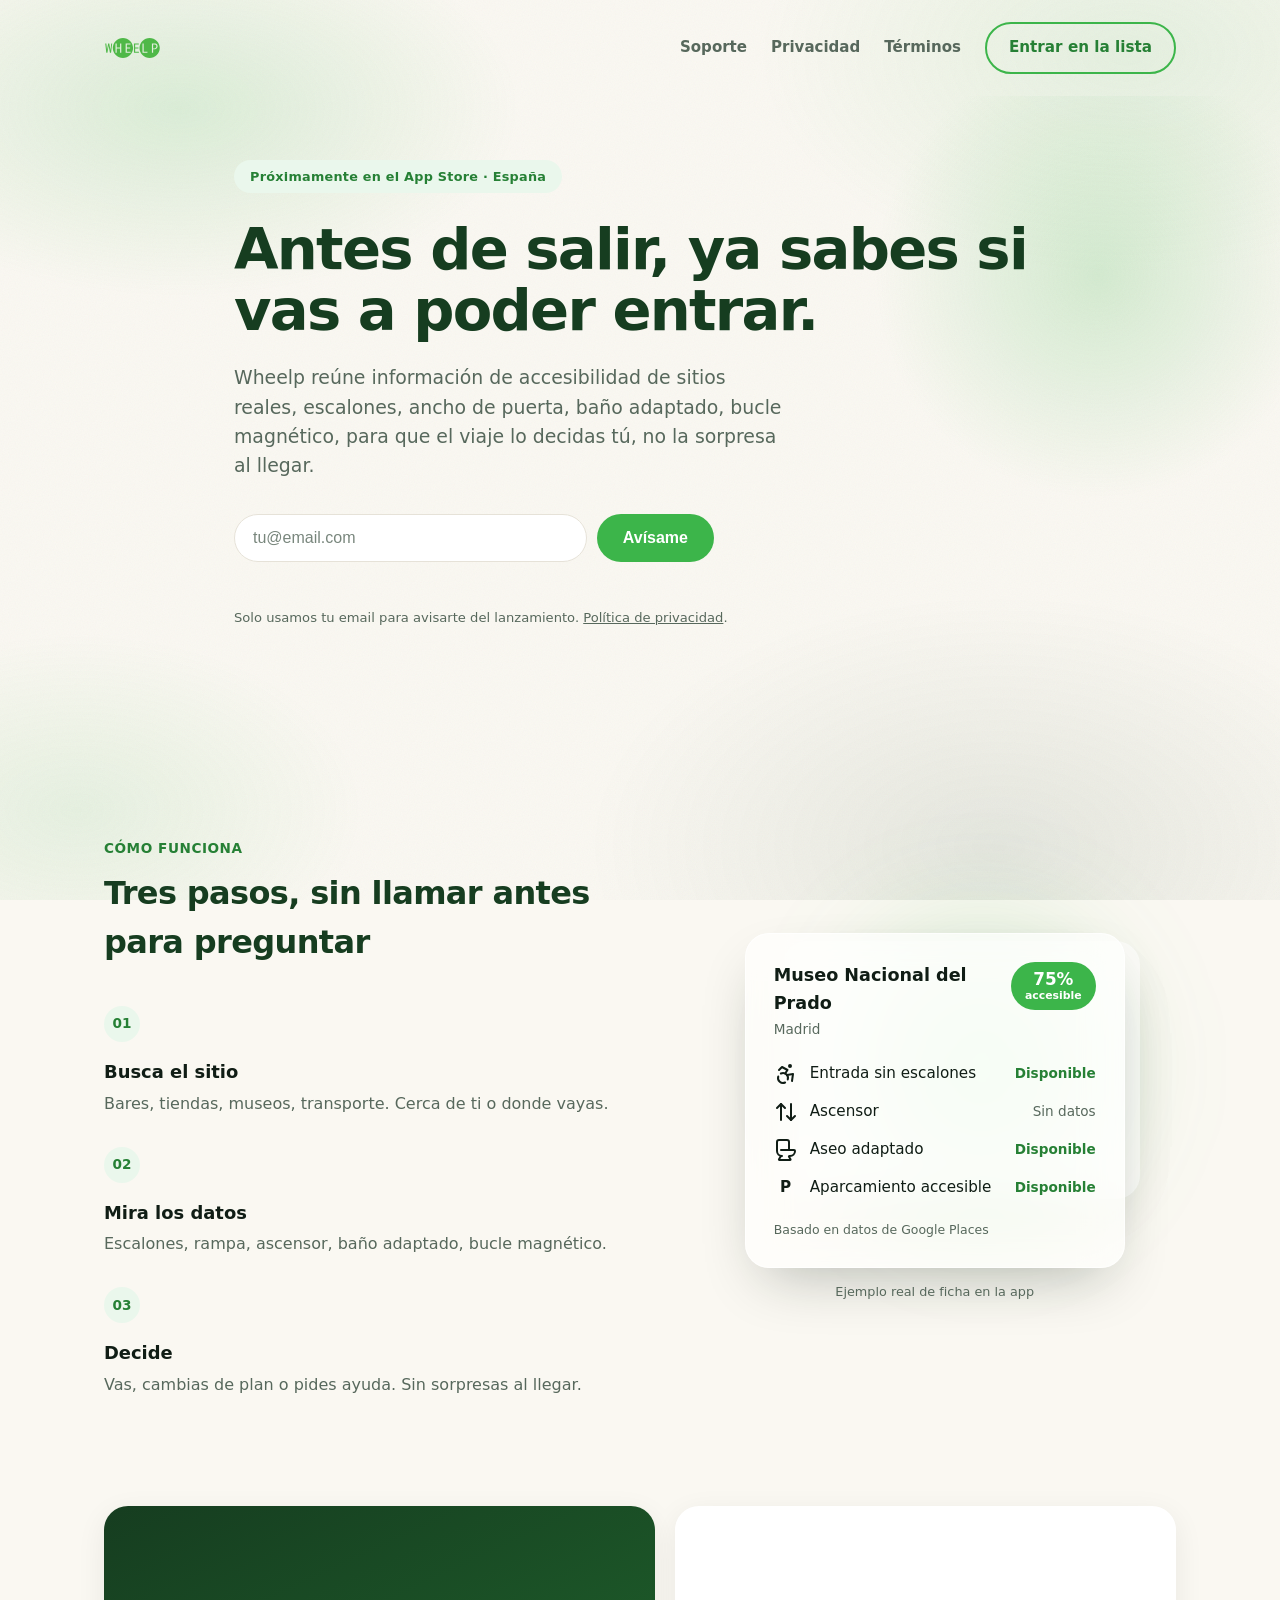
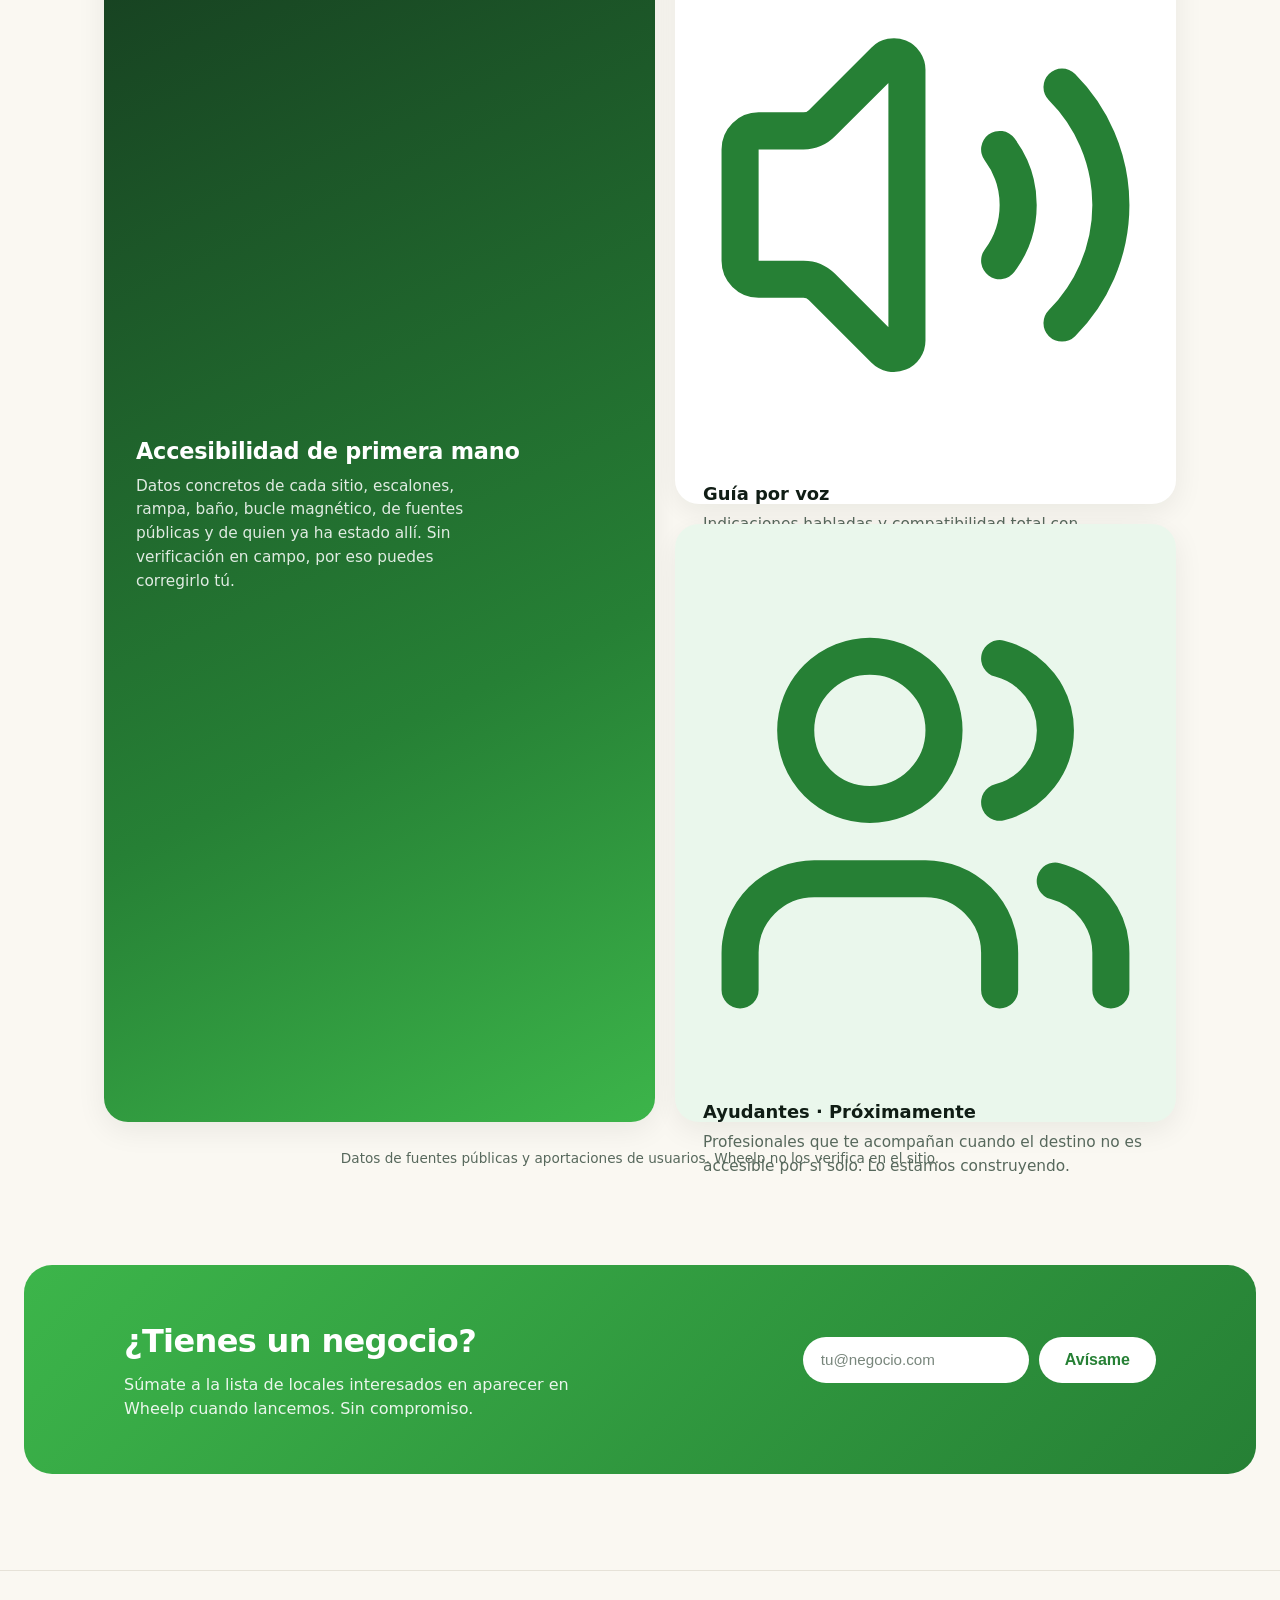
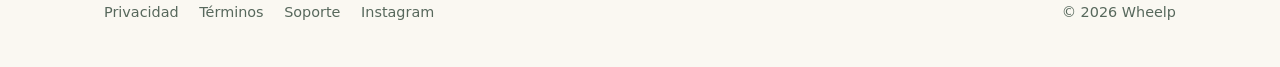
==== index.html @ 41232955 "Modo oscuro, bento con más variación visual, quitar pulso no motivado Tokens de texto/fondo remapead" ====
<!doctype html>
<html lang="es">
<head>
  <meta charset="utf-8">
  <meta name="viewport" content="width=device-width, initial-scale=1">
  <title>Wheelp - Antes de salir, ya sabes si vas a poder entrar</title>
  <meta name="description" content="Wheelp reúne información de accesibilidad de sitios reales para personas con discapacidad física, visual o auditiva. Próximamente en el App Store, en España.">
  <link rel="icon" href="img/favicon.png">
  <link rel="apple-touch-icon" href="img/apple-touch-icon.png">
  <link rel="stylesheet" href="css/style.css">
</head>
<body>
  <header class="site">
    <div class="wrap">
      <img class="logo" src="img/logo.svg" alt="Wheelp">
      <nav class="site">
        <a class="navlink" href="soporte.html">Soporte</a>
        <a class="navlink" href="privacidad.html">Privacidad</a>
        <a class="navlink" href="terminos.html">Términos</a>
        <a class="pill pill-outline" href="#waitlist">Entrar en la lista</a>
      </nav>
    </div>
  </header>

  <main>
    <section class="hero">
      <div class="wrap-narrow">
        <div class="hero-copy reveal" id="waitlist">
          <span class="badge">Próximamente en el App Store · España</span>
          <h1>Antes de salir, ya sabes si vas a poder entrar.</h1>
          <p class="lead">
            Wheelp reúne información de accesibilidad de sitios reales, escalones, ancho de puerta,
            baño adaptado, bucle magnético, para que el viaje lo decidas tú, no la sorpresa al llegar.
          </p>

          <form id="waitlist-form" class="waitlist" novalidate>
            <label for="email" class="visually-hidden">Correo electrónico</label>
            <input id="email" name="email" type="email" placeholder="tu@email.com" required
                   autocomplete="email" aria-describedby="waitlist-note">
            <button type="submit" class="pill">Avísame</button>
          </form>
          <p id="waitlist-note" class="form-note" role="status" aria-live="polite"></p>
          <p class="privacy-note">Solo usamos tu email para avisarte del lanzamiento. <a href="privacidad.html">Política de privacidad</a>.</p>
        </div>
      </div>
    </section>

    <section class="steps-section" id="como-funciona">
      <div class="wrap steps-layout">
        <div class="steps-copy reveal">
          <p class="kicker">Cómo funciona</p>
          <h2>Tres pasos, sin llamar antes para preguntar</h2>
          <div class="steps">
            <div class="step">
              <div class="num">01</div>
              <h3>Busca el sitio</h3>
              <p>Bares, tiendas, museos, transporte. Cerca de ti o donde vayas.</p>
            </div>
            <div class="step">
              <div class="num">02</div>
              <h3>Mira los datos</h3>
              <p>Escalones, rampa, ascensor, baño adaptado, bucle magnético.</p>
            </div>
            <div class="step">
              <div class="num">03</div>
              <h3>Decide</h3>
              <p>Vas, cambias de plan o pides ayuda. Sin sorpresas al llegar.</p>
            </div>
          </div>
        </div>
        <div class="steps-visual reveal">
          <figure class="hero-panel">
            <div class="ghost-card" aria-hidden="true"></div>
            <div class="card">
              <div class="card-head">
                <p class="place">Museo Nacional del Prado<span>Madrid</span></p>
                <span class="score-pill">75% <small>accesible</small></span>
              </div>
              <ul class="breakdown">
                <li>
                  <span class="item-icon" aria-hidden="true"><svg viewBox="0 0 24 24" fill="none" stroke="currentColor" stroke-width="2" stroke-linecap="round" stroke-linejoin="round"><circle cx="16" cy="4" r="1"/><path d="m18 19 1-7-6 1"/><path d="m5 8 3-3 5.5 3-2.36 3.5"/><path d="M4.24 14.5a5 5 0 0 0 6.88 6"/><path d="M13.76 17.5a5 5 0 0 0-6.88-6"/></svg></span>
                  <span class="item-label">Entrada sin escalones</span>
                  <span class="status ok">Disponible</span>
                </li>
                <li>
                  <span class="item-icon" aria-hidden="true"><svg viewBox="0 0 24 24" fill="none" stroke="currentColor" stroke-width="2" stroke-linecap="round" stroke-linejoin="round"><path d="m21 16-4 4-4-4"/><path d="M17 20V4"/><path d="m3 8 4-4 4 4"/><path d="M7 4v16"/></svg></span>
                  <span class="item-label">Ascensor</span>
                  <span class="status unknown">Sin datos</span>
                </li>
                <li>
                  <span class="item-icon" aria-hidden="true"><svg viewBox="0 0 24 24" fill="none" stroke="currentColor" stroke-width="2" stroke-linecap="round" stroke-linejoin="round"><path d="M7 12h13a1 1 0 0 1 1 1 5 5 0 0 1-5 5h-.598a.5.5 0 0 0-.424.765l1.544 2.47a.5.5 0 0 1-.424.765H5.402a.5.5 0 0 1-.424-.765L7 18"/><path d="M8 18a5 5 0 0 1-5-5V4a2 2 0 0 1 2-2h8a2 2 0 0 1 2 2v8"/></svg></span>
                  <span class="item-label">Aseo adaptado</span>
                  <span class="status ok">Disponible</span>
                </li>
                <li>
                  <span class="item-icon parking-p" aria-hidden="true">P</span>
                  <span class="item-label">Aparcamiento accesible</span>
                  <span class="status ok">Disponible</span>
                </li>
              </ul>
              <p class="card-source">Basado en datos de Google Places</p>
            </div>
            <figcaption>Ejemplo real de ficha en la app</figcaption>
          </figure>
        </div>
      </div>
    </section>

    <section class="features-section">
      <div class="wrap">
        <div class="features-grid reveal">
          <div class="feature feature-lg">
            <h3>Accesibilidad de primera mano</h3>
            <p>Datos concretos de cada sitio, escalones, rampa, baño, bucle magnético, de fuentes públicas y de quien ya ha estado allí. Sin verificación en campo, por eso puedes corregirlo tú.</p>
          </div>
          <div class="feature">
            <span class="feature-icon" aria-hidden="true"><svg viewBox="0 0 24 24" fill="none" stroke="currentColor" stroke-width="2" stroke-linecap="round" stroke-linejoin="round"><path d="M11 4.702a.705.705 0 0 0-1.203-.498L6.413 7.587A1.4 1.4 0 0 1 5.416 8H3a1 1 0 0 0-1 1v6a1 1 0 0 0 1 1h2.416a1.4 1.4 0 0 1 .997.413l3.383 3.384A.705.705 0 0 0 11 19.298z"/><path d="M16 9a5 5 0 0 1 0 6"/><path d="M19.364 18.364a9 9 0 0 0 0-12.728"/></svg></span>
            <h3>Guía por voz</h3>
            <p>Indicaciones habladas y compatibilidad total con VoiceOver, para usarla sin mirar la pantalla.</p>
          </div>
          <div class="feature feature-tint">
            <span class="feature-icon" aria-hidden="true"><svg viewBox="0 0 24 24" fill="none" stroke="currentColor" stroke-width="2" stroke-linecap="round" stroke-linejoin="round"><path d="M16 21v-2a4 4 0 0 0-4-4H6a4 4 0 0 0-4 4v2"/><circle cx="9" cy="7" r="4"/><path d="M22 21v-2a4 4 0 0 0-3-3.87"/><path d="M16 3.13a4 4 0 0 1 0 7.75"/></svg></span>
            <h3>Ayudantes · Próximamente</h3>
            <p>Profesionales que te acompañan cuando el destino no es accesible por sí solo. Lo estamos construyendo.</p>
          </div>
        </div>
        <p class="data-disclaimer">Datos de fuentes públicas y aportaciones de usuarios. Wheelp no los verifica en el sitio.</p>
      </div>
    </section>

    <section class="business-strip reveal" id="negocios">
      <div class="inner">
        <div>
          <h2>¿Tienes un negocio?</h2>
          <p>Súmate a la lista de locales interesados en aparecer en Wheelp cuando lancemos. Sin compromiso.</p>
        </div>
        <div>
          <form id="business-form" class="waitlist" novalidate>
            <label for="business-email" class="visually-hidden">Correo electrónico del negocio</label>
            <input id="business-email" name="email" type="email" placeholder="tu@negocio.com" required
                   autocomplete="email" aria-describedby="business-note">
            <button type="submit" class="pill pill-filled">Avísame</button>
          </form>
          <p id="business-note" class="form-note" role="status" aria-live="polite"></p>
        </div>
      </div>
    </section>
  </main>

  <footer class="site">
    <div class="wrap">
      <div>
        <a href="privacidad.html">Privacidad</a>
        <a href="terminos.html">Términos</a>
        <a href="soporte.html">Soporte</a>
        <a href="https://instagram.com/wheelp.app" target="_blank" rel="noopener">Instagram</a>
      </div>
      <div>&copy; <span id="year"></span> Wheelp</div>
    </div>
  </footer>

  <script>
    document.getElementById('year').textContent = new Date().getFullYear();

    const SUPABASE_URL = 'https://olkvvidnnurjzwlgsuic.supabase.co';
    const SUPABASE_KEY = 'sb_publishable_FfpFgHehdrBA0OO9DR1PpQ_jC1jTE0u';

    function wireWaitlistForm(formId, noteId, audience) {
      const form = document.getElementById(formId);
      const note = document.getElementById(noteId);
      const button = form.querySelector('button');
      const input = form.querySelector('input[type="email"]');

      form.addEventListener('submit', async (e) => {
        e.preventDefault();
        const email = input.value.trim();
        if (!email) return;

        button.disabled = true;
        note.textContent = 'Enviando…';
        note.className = 'form-note';

        try {
          const res = await fetch(`${SUPABASE_URL}/rest/v1/website_waitlist`, {
            method: 'POST',
            headers: {
              'Content-Type': 'application/json',
              'apikey': SUPABASE_KEY,
              'Authorization': `Bearer ${SUPABASE_KEY}`,
              'Prefer': 'return=minimal'
            },
            body: JSON.stringify({ email, audience })
          });

          if (res.ok) {
            note.textContent = '¡Listo! Te avisamos en cuanto salga.';
            note.className = 'form-note ok';
            form.reset();
          } else if (res.status === 409) {
            note.textContent = 'Ese email ya está en la lista.';
            note.className = 'form-note ok';
            form.reset();
          } else {
            throw new Error('request failed');
          }
        } catch (err) {
          note.textContent = 'Algo ha fallado. Prueba de nuevo en un momento.';
          note.className = 'form-note err';
        } finally {
          button.disabled = false;
        }
      });
    }

    wireWaitlistForm('waitlist-form', 'waitlist-note', 'user');
    wireWaitlistForm('business-form', 'business-note', 'business');

    if (!window.matchMedia('(prefers-reduced-motion: reduce)').matches && 'IntersectionObserver' in window) {
      const observer = new IntersectionObserver((entries) => {
        entries.forEach((entry) => {
          if (entry.isIntersecting) {
            entry.target.classList.add('in-view');
            observer.unobserve(entry.target);
          }
        });
      }, { threshold: 0.15 });
      document.querySelectorAll('.reveal').forEach((el) => {
        el.classList.add('pre-reveal');
        observer.observe(el);
      });
      // Safety net: never leave content hidden if the observer fails to fire for any reason.
      setTimeout(() => {
        document.querySelectorAll('.reveal').forEach((el) => el.classList.add('in-view'));
      }, 2500);
    }
  </script>
</body>
</html>
---- css/style.css ----
:root {
  --green: #3cb54a;
  --green-dark: #268035;
  --green-tint: #eaf7ec;
  --green-deep: #163d20;
  --paper: #faf8f2;
  --surface: #ffffff;
  --ink: #101d15;
  --ink-soft: #57685c;
  --line: #e6e2d8;
  --glass: rgba(255, 255, 255, 0.68);
  --blur: saturate(180%) blur(20px);
  --r-card: 24px;
  --r-pill: 999px;
  --shadow-soft: 0 20px 60px -24px rgba(16, 29, 21, 0.22);
  --error: #a3302a;
}

/* Dark mode: page-text tokens only. Fixed brand-gradient surfaces (business
   strip, feature-lg tile) stay hardcoded and are intentionally untouched here,
   since they're opaque colored surfaces with white text in both themes. */
@media (prefers-color-scheme: dark) {
  :root {
    --green-dark: #6bcf80;
    --green-tint: rgba(60, 181, 74, 0.16);
    --green-deep: #8fe6a1;
    --paper: #101a13;
    --surface: #1a251d;
    --ink: #eef4ef;
    --ink-soft: #9fb3a4;
    --line: #2a362c;
    --glass: rgba(20, 30, 24, 0.72);
    --shadow-soft: 0 20px 60px -24px rgba(0, 0, 0, 0.5);
    --error: #ff6b60;
  }
}

* { box-sizing: border-box; }
html { scroll-behavior: smooth; }

body {
  margin: 0;
  font-family: -apple-system, BlinkMacSystemFont, "SF Pro Text", "Segoe UI", system-ui, sans-serif;
  color: var(--ink);
  background: var(--paper);
  line-height: 1.55;
  -webkit-font-smoothing: antialiased;
  isolation: isolate;
}

/* Mesh background: layered brand-green glows, static, fixed behind all content */
body::before {
  content: "";
  position: fixed;
  inset: 0;
  z-index: -2;
  pointer-events: none;
  background:
    radial-gradient(38% 30% at 14% 12%, rgba(60, 181, 74, 0.16), transparent 70%),
    radial-gradient(40% 34% at 88% 6%, rgba(60, 181, 74, 0.11), transparent 72%),
    radial-gradient(46% 40% at 78% 94%, rgba(22, 61, 32, 0.09), transparent 70%),
    radial-gradient(32% 28% at 6% 90%, rgba(60, 181, 74, 0.10), transparent 70%);
}

/* Fine grain texture, static, for tactile depth over the flat paper tone */
body::after {
  content: "";
  position: fixed;
  inset: 0;
  z-index: -1;
  pointer-events: none;
  opacity: 0.05;
  background-image: url("data:image/svg+xml;utf8,<svg xmlns='http://www.w3.org/2000/svg' width='160' height='160'><filter id='n'><feTurbulence type='fractalNoise' baseFrequency='0.85' numOctaves='2' stitchTiles='stitch'/></filter><rect width='100%25' height='100%25' filter='url(%23n)'/></svg>");
  background-size: 160px 160px;
}

a { color: var(--green-dark); }
a:focus-visible, button:focus-visible, input:focus-visible {
  outline: 3px solid var(--green);
  outline-offset: 3px;
}

@media (prefers-reduced-motion: reduce) {
  html { scroll-behavior: auto; }
  * { animation-duration: 0.01ms !important; transition-duration: 0.01ms !important; }
}

.wrap {
  max-width: 1120px;
  margin: 0 auto;
  padding: 0 24px;
}
.wrap-narrow {
  max-width: 720px;
  margin: 0 auto;
  padding: 0 24px;
}

/* Scroll-reveal (progressive enhancement: visible by default, JS opts an element into the
   pre-hidden state right before observing it, so content stays visible if JS never runs) */
.reveal.pre-reveal {
  opacity: 0;
  transform: translateY(18px);
  transition: opacity 0.7s cubic-bezier(0.16, 1, 0.3, 1), transform 0.7s cubic-bezier(0.16, 1, 0.3, 1);
}
.reveal.pre-reveal.in-view { opacity: 1; transform: none; }
@media (prefers-reduced-motion: reduce) {
  .reveal.pre-reveal { opacity: 1; transform: none; transition: none; }
}

/* Nav */
header.site {
  padding: 22px 0;
  position: relative;
  z-index: 10;
}
header.site .wrap {
  display: flex;
  align-items: center;
  justify-content: space-between;
  gap: 16px;
  flex-wrap: wrap;
}
header.site img.logo { height: 40px; width: auto; display: block; }
nav.site {
  display: flex;
  align-items: center;
  flex-wrap: wrap;
  gap: 14px 24px;
}
nav.site a.navlink {
  text-decoration: none;
  color: var(--ink-soft);
  font-size: 0.94rem;
  font-weight: 550;
}
nav.site a.navlink:hover { color: var(--green-dark); }

/* Pills */
.pill {
  display: inline-flex;
  align-items: center;
  justify-content: center;
  border-radius: var(--r-pill);
  font-weight: 650;
  font-size: 0.95rem;
  padding: 12px 22px;
  text-decoration: none;
  white-space: nowrap;
  border: 2px solid transparent;
  cursor: pointer;
  transition: transform 0.15s ease, background 0.15s ease, opacity 0.15s ease;
}
.pill:hover { transform: translateY(-1px); }
.pill:active { transform: scale(0.97); }
.pill-filled { background: var(--green); color: white; }
.pill-filled:hover { background: var(--green-dark); }
.pill-outline { background: transparent; color: var(--green-dark); border-color: var(--green); }
.pill-outline:hover { background: var(--green-tint); }

/* Hero */
.hero {
  position: relative;
  overflow: hidden;
  padding: 64px 0 108px;
}
.hero::before {
  content: "";
  position: absolute;
  inset: -20% -10% auto auto;
  width: 620px;
  height: 620px;
  border-radius: 50%;
  background: radial-gradient(closest-side, rgba(60, 181, 74, 0.20), transparent 72%);
  pointer-events: none;
}
.hero .wrap-narrow { position: relative; max-width: 860px; }

.badge {
  display: inline-block;
  font-size: 0.8rem;
  font-weight: 650;
  letter-spacing: 0.02em;
  color: var(--green-dark);
  background: var(--green-tint);
  border-radius: var(--r-pill);
  padding: 7px 16px;
  margin-bottom: 26px;
}

h1 {
  font-size: clamp(2.5rem, 5.4vw, 3.6rem);
  font-weight: 800;
  line-height: 1.06;
  letter-spacing: -0.03em;
  color: var(--green-deep);
  margin: 0 0 22px;
}

.lead {
  font-size: 1.18rem;
  color: var(--ink-soft);
  max-width: 46ch;
  margin: 0 0 34px;
}

h2 { font-size: clamp(1.6rem, 3vw, 2rem); font-weight: 750; letter-spacing: -0.02em; color: var(--green-deep); margin: 0 0 10px; }
h3 { font-size: 1.12rem; font-weight: 700; margin: 0 0 6px; }

.waitlist {
  display: flex;
  gap: 10px;
  flex-wrap: wrap;
  max-width: 480px;
}
.waitlist input[type="email"] {
  flex: 1 1 240px;
  padding: 14px 18px;
  border: 1px solid var(--line);
  border-radius: var(--r-pill);
  font-size: 1rem;
  background: var(--surface);
  color: var(--ink);
}
.waitlist input[type="email"]::placeholder { color: var(--ink-soft); opacity: 0.8; }
.waitlist button {
  padding: 14px 26px;
  border: none;
  border-radius: var(--r-pill);
  background: var(--green);
  color: white;
  font-size: 1rem;
  font-weight: 650;
  cursor: pointer;
}
.waitlist button:hover { background: #268035; }
.waitlist button:disabled { opacity: 0.6; cursor: default; }

.form-note {
  margin-top: 12px;
  font-size: 0.88rem;
  color: var(--ink-soft);
  min-height: 1.4em;
}
.form-note.ok { color: var(--green-dark); font-weight: 650; }
.form-note.err { color: var(--error); font-weight: 650; }
.privacy-note { font-size: 0.82rem; color: var(--ink-soft); margin-top: 10px; }
.privacy-note a { color: var(--ink-soft); text-decoration: underline; }

.steps-visual { position: relative; display: flex; justify-content: center; }

.hero-panel { position: relative; margin: 0; width: 100%; max-width: 380px; }
.hero-panel::before {
  content: "";
  position: absolute;
  inset: -18% -12%;
  z-index: 0;
  background: radial-gradient(60% 60% at 60% 40%, rgba(60, 181, 74, 0.26), transparent 70%);
  filter: blur(40px);
}
.ghost-card {
  position: absolute;
  z-index: 1;
  inset: 8% -4% auto 10%;
  height: 70%;
  border-radius: var(--r-card);
  background: var(--surface);
  opacity: 0.55;
  box-shadow: var(--shadow-soft);
  transform: translateY(-22px);
}
.hero-panel .card {
  position: relative;
  z-index: 2;
  border-radius: var(--r-card);
  padding: 28px;
  background: var(--glass);
  backdrop-filter: var(--blur);
  -webkit-backdrop-filter: var(--blur);
  border: 1px solid rgba(255, 255, 255, 0.7);
  box-shadow: 0 24px 60px -20px rgba(16, 29, 21, 0.3);
}
.card-head { display: flex; align-items: flex-start; justify-content: space-between; gap: 14px; margin-bottom: 22px; }
.place { font-weight: 650; font-size: 1.1rem; color: var(--ink); margin: 0; }
.place span { display: block; font-weight: 450; font-size: 0.85rem; color: var(--ink-soft); margin-top: 2px; }

.score-pill {
  flex: 0 0 auto;
  display: inline-flex;
  flex-direction: column;
  align-items: center;
  line-height: 1.15;
  background: var(--green);
  color: white;
  font-size: 1.05rem;
  font-weight: 700;
  border-radius: var(--r-card);
  padding: 8px 14px;
}
.score-pill small { font-size: 0.68rem; font-weight: 650; text-transform: none; }

.breakdown { list-style: none; margin: 0; padding: 0; display: grid; gap: 14px; }
.breakdown li { display: flex; align-items: center; gap: 12px; font-size: 0.95rem; color: var(--ink); }
.item-icon {
  flex: 0 0 24px;
  width: 24px;
  height: 24px;
  color: var(--ink);
}
.item-icon svg { width: 100%; height: 100%; }
.item-icon.parking-p {
  display: grid;
  place-items: center;
  font-weight: 700;
  font-size: 0.95rem;
}
.item-label { flex: 1 1 auto; }
.status { flex: 0 0 auto; font-size: 0.85rem; font-weight: 650; }
.status.ok { color: var(--green-dark); }
.status.unknown { color: var(--ink-soft); font-weight: 500; }

.card-source { margin: 20px 0 0; font-size: 0.78rem; color: var(--ink-soft); }

.hero-panel figcaption { position: relative; z-index: 2; text-align: center; margin-top: 14px; font-size: 0.8rem; color: var(--ink-soft); }

.visually-hidden {
  position: absolute;
  width: 1px; height: 1px;
  overflow: hidden;
  clip: rect(0 0 0 0);
  white-space: nowrap;
}

/* Steps */
.steps-section { padding: 88px 0; }
.steps-section .kicker {
  color: var(--green-dark);
  font-weight: 700;
  font-size: 0.85rem;
  letter-spacing: 0.04em;
  text-transform: uppercase;
  margin: 0 0 10px;
}
.steps-layout {
  display: grid;
  grid-template-columns: 1fr;
  gap: 44px;
  align-items: center;
}
@media (min-width: 860px) {
  .steps-layout { grid-template-columns: 1.05fr 0.95fr; gap: 56px; }
}

.steps {
  display: grid;
  grid-template-columns: 1fr;
  gap: 30px;
  margin-top: 38px;
}
.step .num {
  font-size: 0.85rem;
  font-weight: 700;
  color: var(--green-dark);
  background: var(--green-tint);
  border-radius: var(--r-pill);
  width: 36px; height: 36px;
  display: flex; align-items: center; justify-content: center;
  margin-bottom: 16px;
}
.step p { color: var(--ink-soft); margin: 0; }

/* Feature bento */
.features-section { padding: 20px 0 96px; }
.features-grid {
  display: grid;
  grid-template-columns: 1fr;
  gap: 20px;
}
@media (min-width: 760px) {
  .features-grid {
    grid-template-columns: 1.1fr 1fr;
    grid-template-rows: repeat(2, auto);
  }
  .feature-lg { grid-row: span 2; }
}
.feature {
  border-radius: var(--r-card);
  padding: 32px 28px;
  background: var(--surface);
  box-shadow: 0 8px 30px rgba(16, 29, 21, 0.07);
}
.feature p { color: var(--ink-soft); margin: 0; font-size: 0.96rem; }
.feature-icon {
  width: 26px;
  height: 26px;
  color: var(--green-dark);
  margin-bottom: 14px;
}
.feature-icon svg { width: 100%; height: 100%; }
.feature-tint {
  background: var(--green-tint);
}
.feature-tint .feature-icon { color: var(--green-dark); }
/* Fixed brand surface: always this dark-green gradient with white text, in both themes */
.feature-lg {
  background: linear-gradient(155deg, #163d20, #268035 65%, #3cb54a);
  color: white;
  display: flex;
  flex-direction: column;
  justify-content: center;
  padding: 40px 32px;
}
.feature-lg h3 { color: white; font-size: 1.4rem; letter-spacing: -0.01em; }
.feature-lg p { color: rgba(255, 255, 255, 0.86); max-width: 34ch; }
.data-disclaimer { margin: 26px 0 0; font-size: 0.85rem; color: var(--ink-soft); text-align: center; }

/* Business strip: fixed brand surface, same reasoning as .feature-lg above */
.business-strip {
  margin: 0 24px 96px;
  border-radius: 28px;
  background: linear-gradient(135deg, #3cb54a, #268035);
  color: white;
  padding: 52px 40px;
}
.business-strip .inner {
  max-width: 1032px;
  margin: 0 auto;
  display: flex;
  align-items: center;
  justify-content: space-between;
  gap: 32px;
  flex-wrap: wrap;
}
.business-strip h2 { color: white; margin-bottom: 6px; }
.business-strip p { color: rgba(255, 255, 255, 0.9); margin: 0; max-width: 46ch; }
.business-strip form { display: flex; gap: 10px; flex-wrap: wrap; max-width: 420px; }
.business-strip input[type="email"] {
  flex: 1 1 200px;
  padding: 13px 18px;
  border: none;
  border-radius: var(--r-pill);
  font-size: 0.95rem;
}
.business-strip .pill-filled { background: white; color: #268035; }
.business-strip .pill-filled:hover { background: #f3f7f1; }
.business-strip .form-note { color: rgba(255, 255, 255, 0.88); }
.business-strip .form-note.ok { color: white; }

/* Footer */
footer.site {
  border-top: 1px solid var(--line);
  padding: 30px 0 44px;
  color: var(--ink-soft);
  font-size: 0.9rem;
}
footer.site .wrap {
  display: flex;
  justify-content: space-between;
  flex-wrap: wrap;
  gap: 12px;
}
footer.site a { color: var(--ink-soft); margin-right: 16px; text-decoration: none; }
footer.site a:hover { color: var(--green-dark); }

.legal h2 { margin-top: 42px; font-size: 1.3rem; color: var(--green-deep); }
.legal p, .legal li { color: var(--ink); }
.legal .updated { color: var(--ink-soft); font-size: 0.9rem; margin-bottom: 32px; }
main.legal-main { padding: 58px 0 40px; }
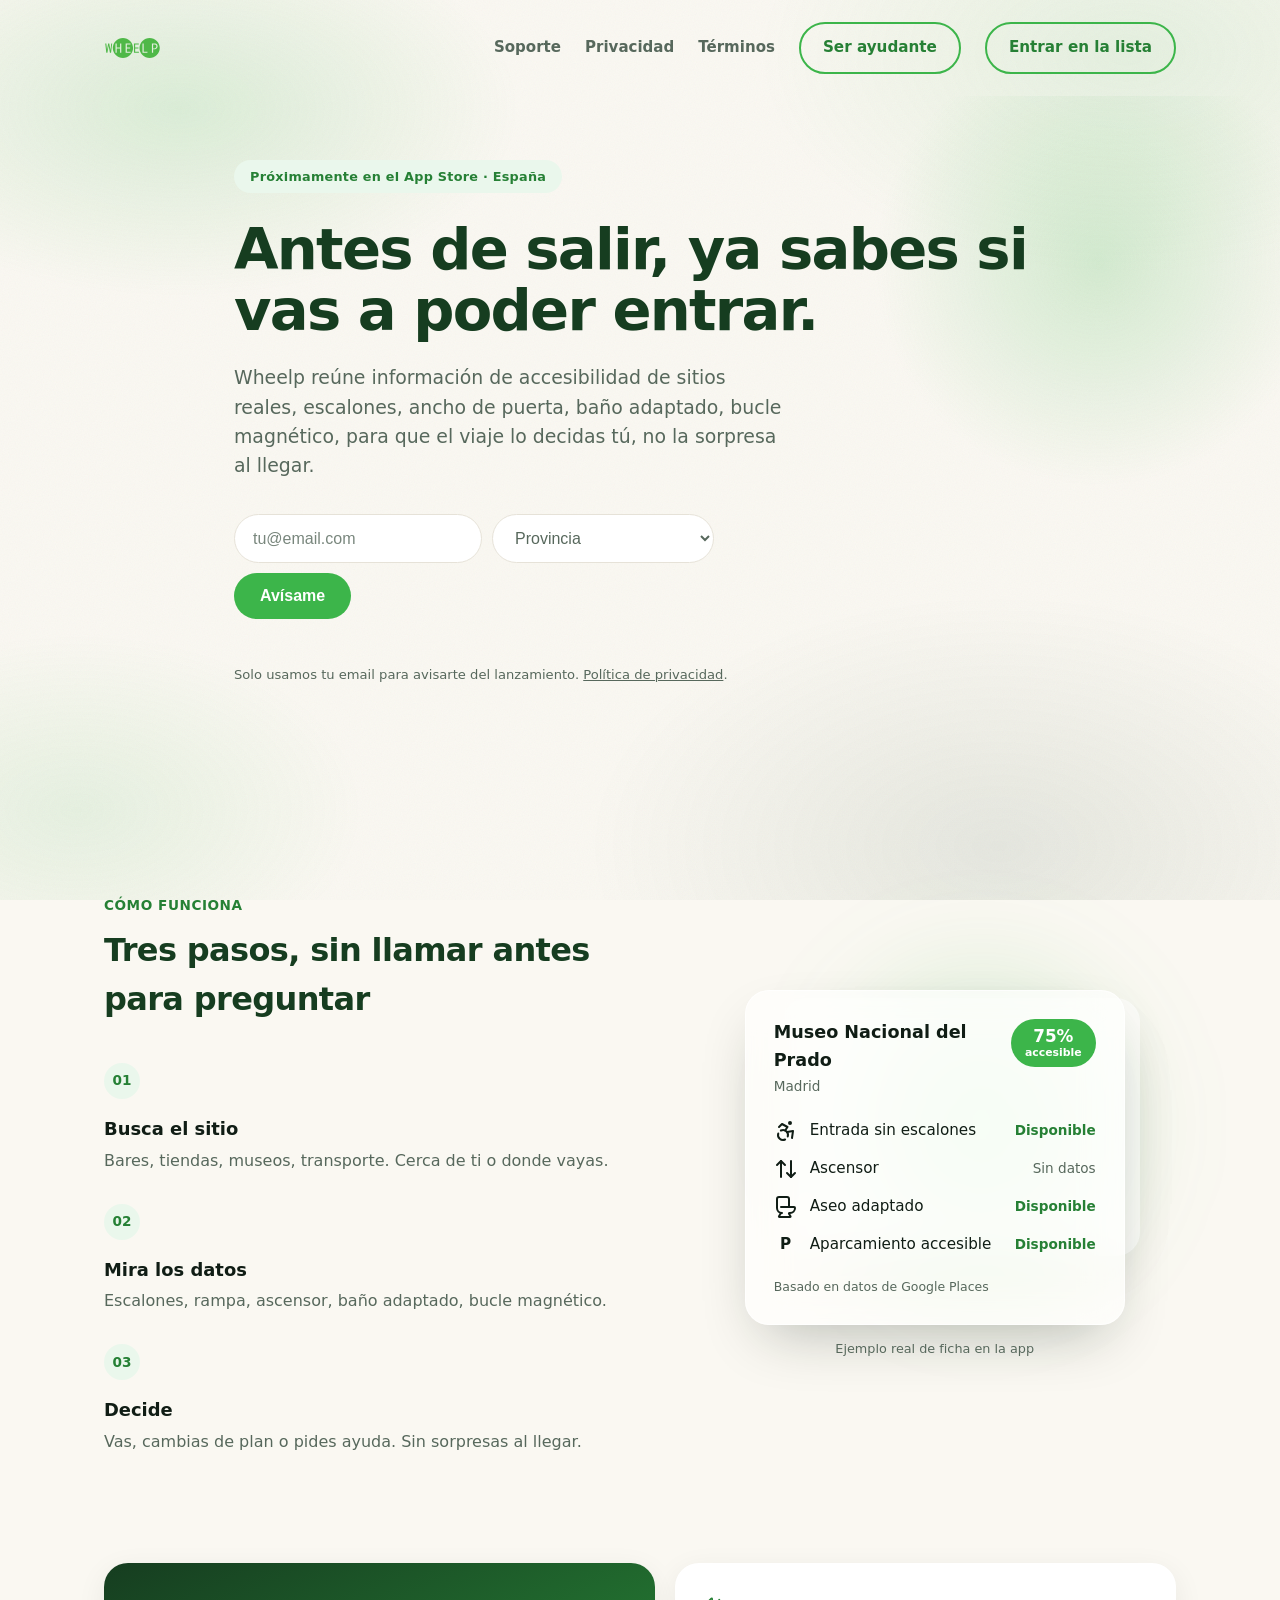
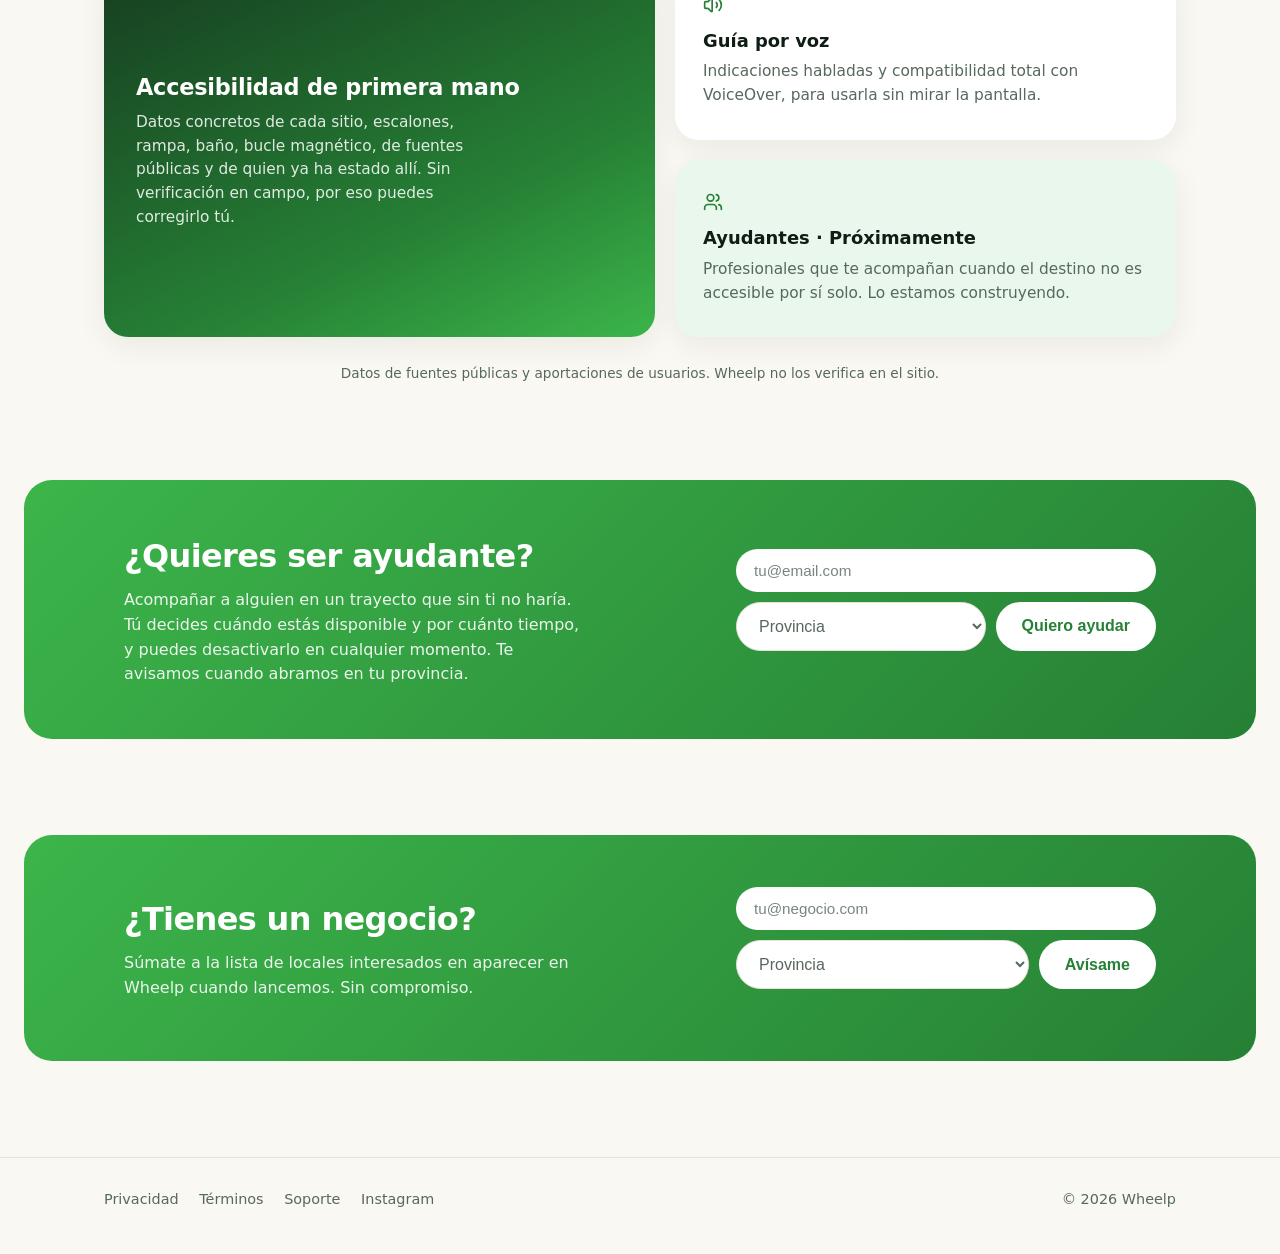
==== commit e3bd7514: "Lista de espera: apuntarse como ayudante, y provincia Faltaba lo primero que hace falta para lanzar." ====
--- a/index.html
+++ b/index.html
@@ -17,6 +17,7 @@
         <a class="navlink" href="soporte.html">Soporte</a>
         <a class="navlink" href="privacidad.html">Privacidad</a>
         <a class="navlink" href="terminos.html">Términos</a>
+        <a class="pill pill-outline" href="#ayudantes">Ser ayudante</a>
         <a class="pill pill-outline" href="#waitlist">Entrar en la lista</a>
       </nav>
     </div>
@@ -37,6 +38,9 @@
             <label for="email" class="visually-hidden">Correo electrónico</label>
             <input id="email" name="email" type="email" placeholder="tu@email.com" required
                    autocomplete="email" aria-describedby="waitlist-note">
+            <label for="provincia" class="visually-hidden">Provincia</label>
+            <select id="provincia" name="province" class="provincia" required
+                    aria-describedby="waitlist-note"></select>
             <button type="submit" class="pill">Avísame</button>
           </form>
           <p id="waitlist-note" class="form-note" role="status" aria-live="polite"></p>
@@ -128,6 +132,31 @@
       </div>
     </section>
 
+    <section class="business-strip reveal" id="ayudantes">
+      <div class="inner">
+        <div>
+          <h2>¿Quieres ser ayudante?</h2>
+          <p>
+            Acompañar a alguien en un trayecto que sin ti no haría. Tú decides
+            cuándo estás disponible y por cuánto tiempo, y puedes desactivarlo en
+            cualquier momento. Te avisamos cuando abramos en tu provincia.
+          </p>
+        </div>
+        <div>
+          <form id="helper-form" class="waitlist" novalidate>
+            <label for="helper-email" class="visually-hidden">Tu correo electrónico</label>
+            <input id="helper-email" name="email" type="email" placeholder="tu@email.com" required
+                   autocomplete="email" aria-describedby="helper-note">
+            <label for="helper-provincia" class="visually-hidden">Tu provincia</label>
+            <select id="helper-provincia" name="province" class="provincia" required
+                    aria-describedby="helper-note"></select>
+            <button type="submit" class="pill pill-filled">Quiero ayudar</button>
+          </form>
+          <p id="helper-note" class="form-note" role="status" aria-live="polite"></p>
+        </div>
+      </div>
+    </section>
+
     <section class="business-strip reveal" id="negocios">
       <div class="inner">
         <div>
@@ -139,6 +168,9 @@
             <label for="business-email" class="visually-hidden">Correo electrónico del negocio</label>
             <input id="business-email" name="email" type="email" placeholder="tu@negocio.com" required
                    autocomplete="email" aria-describedby="business-note">
+            <label for="business-provincia" class="visually-hidden">Provincia del negocio</label>
+            <select id="business-provincia" name="province" class="provincia" required
+                    aria-describedby="business-note"></select>
             <button type="submit" class="pill pill-filled">Avísame</button>
           </form>
           <p id="business-note" class="form-note" role="status" aria-live="polite"></p>
@@ -165,6 +197,27 @@
     const SUPABASE_URL = 'https://olkvvidnnurjzwlgsuic.supabase.co';
     const SUPABASE_KEY = 'sb_publishable_FfpFgHehdrBA0OO9DR1PpQ_jC1jTE0u';
 
+    // Las 52 provincias, en una sola lista. Se rellenan por JS porque el
+    // formulario ya depende de JS para enviarse: duplicar 52 opciones en tres
+    // sitios del HTML es la vía rápida a que se desincronicen.
+    const PROVINCIAS = [
+      'A Coruña','Álava','Albacete','Alicante','Almería','Asturias','Ávila','Badajoz',
+      'Baleares','Barcelona','Burgos','Cáceres','Cádiz','Cantabria','Castellón','Ceuta',
+      'Ciudad Real','Córdoba','Cuenca','Girona','Granada','Guadalajara','Guipúzcoa','Huelva',
+      'Huesca','Jaén','La Rioja','Las Palmas','León','Lleida','Lugo','Madrid','Málaga',
+      'Melilla','Murcia','Navarra','Ourense','Palencia','Pontevedra','Salamanca',
+      'Santa Cruz de Tenerife','Segovia','Sevilla','Soria','Tarragona','Teruel','Toledo',
+      'Valencia','Valladolid','Vizcaya','Zamora','Zaragoza'
+    ];
+
+    document.querySelectorAll('select.provincia').forEach((select) => {
+      const vacia = new Option('Provincia', '');
+      vacia.disabled = true;
+      vacia.selected = true;
+      select.add(vacia);
+      PROVINCIAS.forEach((nombre) => select.add(new Option(nombre, nombre)));
+    });
+
     function wireWaitlistForm(formId, noteId, audience) {
       const form = document.getElementById(formId);
       const note = document.getElementById(noteId);
@@ -174,7 +227,13 @@
       form.addEventListener('submit', async (e) => {
         e.preventDefault();
         const email = input.value.trim();
+        const province = form.querySelector('select.provincia')?.value || null;
         if (!email) return;
+        if (!province) {
+          note.textContent = 'Elige tu provincia: solo abrimos donde haya ayudantes cerca.';
+          note.className = 'form-note err';
+          return;
+        }
 
         button.disabled = true;
         note.textContent = 'Enviando…';
@@ -189,7 +248,7 @@
               'Authorization': `Bearer ${SUPABASE_KEY}`,
               'Prefer': 'return=minimal'
             },
-            body: JSON.stringify({ email, audience })
+            body: JSON.stringify({ email, audience, province })
           });
 
           if (res.ok) {
@@ -213,6 +272,7 @@
     }
 
     wireWaitlistForm('waitlist-form', 'waitlist-note', 'user');
+    wireWaitlistForm('helper-form', 'helper-note', 'helper');
     wireWaitlistForm('business-form', 'business-note', 'business');
 
     if (!window.matchMedia('(prefers-reduced-motion: reduce)').matches && 'IntersectionObserver' in window) {
--- a/css/style.css
+++ b/css/style.css
@@ -223,6 +223,20 @@
   color: var(--ink);
 }
 .waitlist input[type="email"]::placeholder { color: var(--ink-soft); opacity: 0.8; }
+.waitlist select.provincia {
+  flex: 1 1 150px;
+  padding: 14px 18px;
+  border: 1px solid var(--line);
+  border-radius: var(--r-pill);
+  font-size: 1rem;
+  background: var(--surface);
+  color: var(--ink);
+  cursor: pointer;
+}
+/* La opción "Provincia" es un marcador, no un valor: se distingue del texto
+   real para que no parezca ya elegida. */
+.waitlist select.provincia:invalid { color: var(--ink-soft); }
+
 .waitlist button {
   padding: 14px 26px;
   border: none;
@@ -391,10 +405,11 @@
 }
 .feature p { color: var(--ink-soft); margin: 0; font-size: 0.96rem; }
 .feature-icon {
-  width: 26px;
-  height: 26px;
+  display: inline-block;
+  width: 20px;
+  height: 20px;
   color: var(--green-dark);
-  margin-bottom: 14px;
+  margin-bottom: 12px;
 }
 .feature-icon svg { width: 100%; height: 100%; }
 .feature-tint {
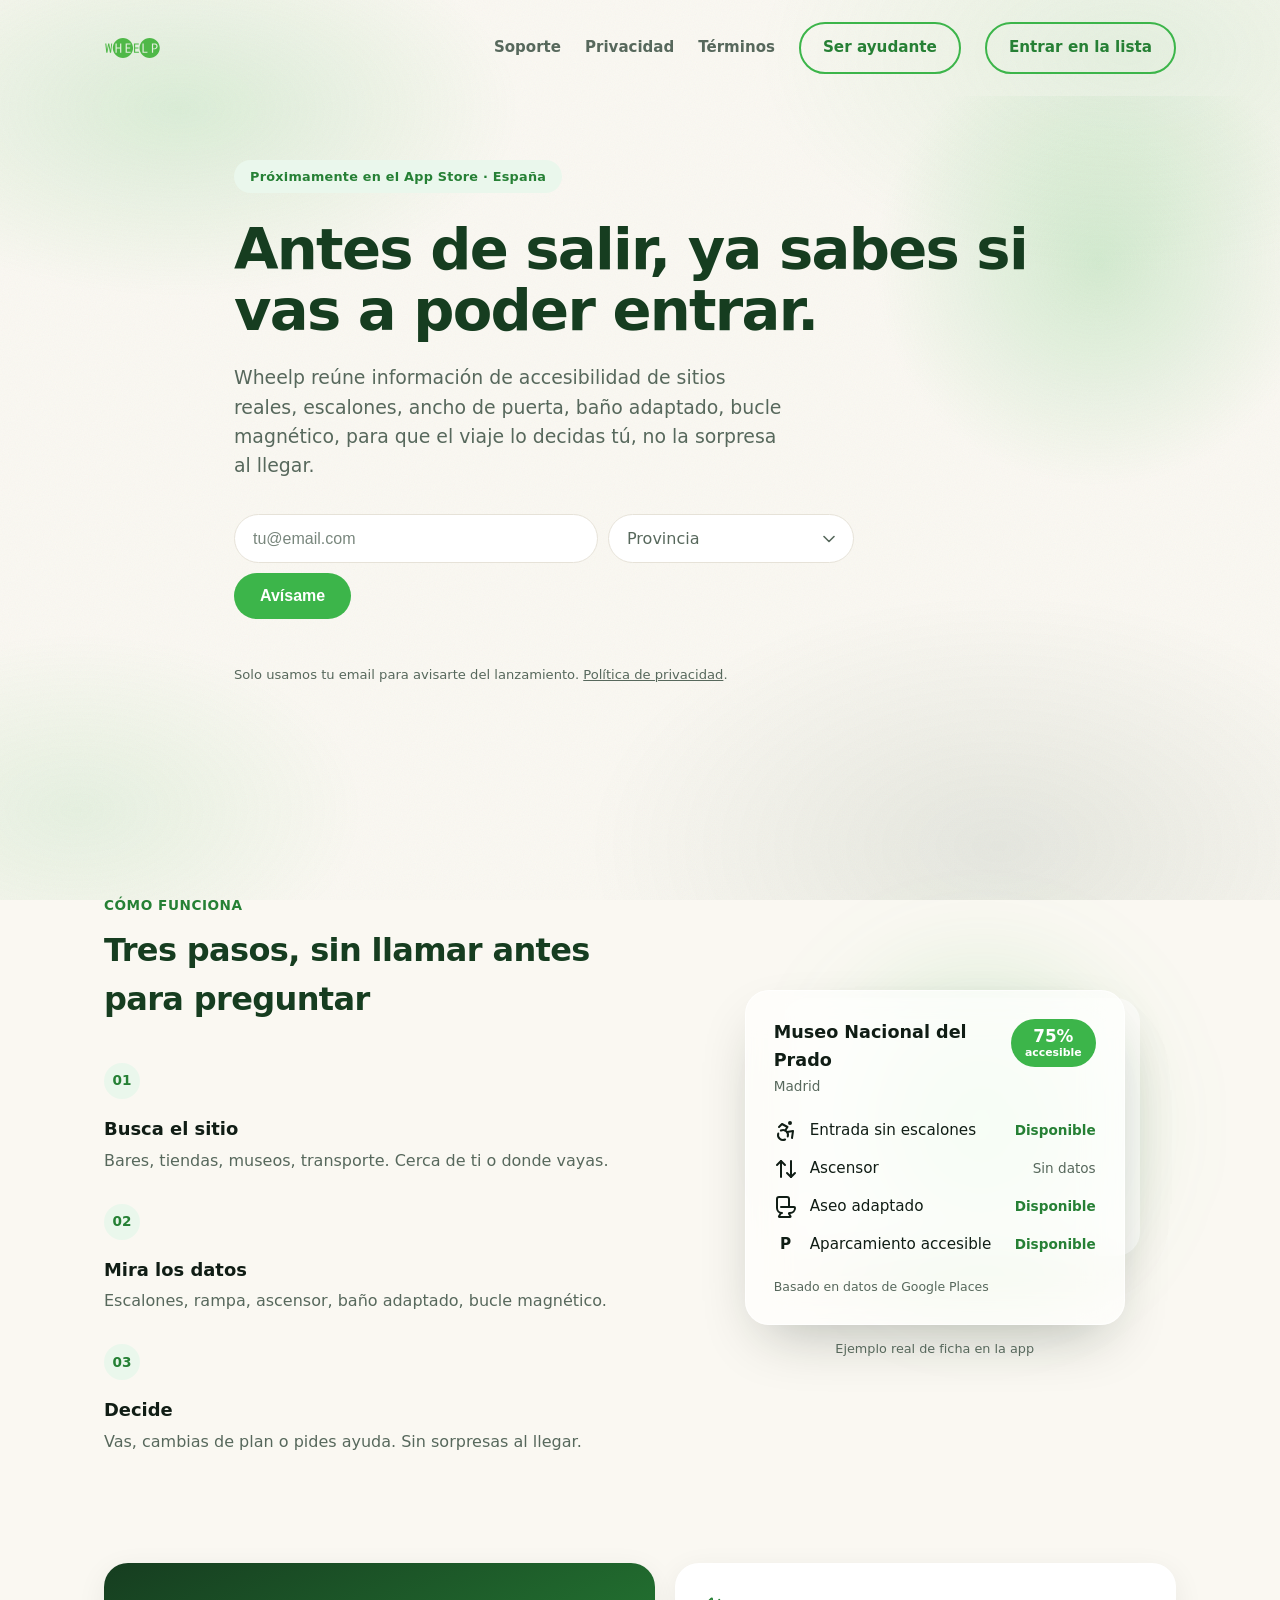
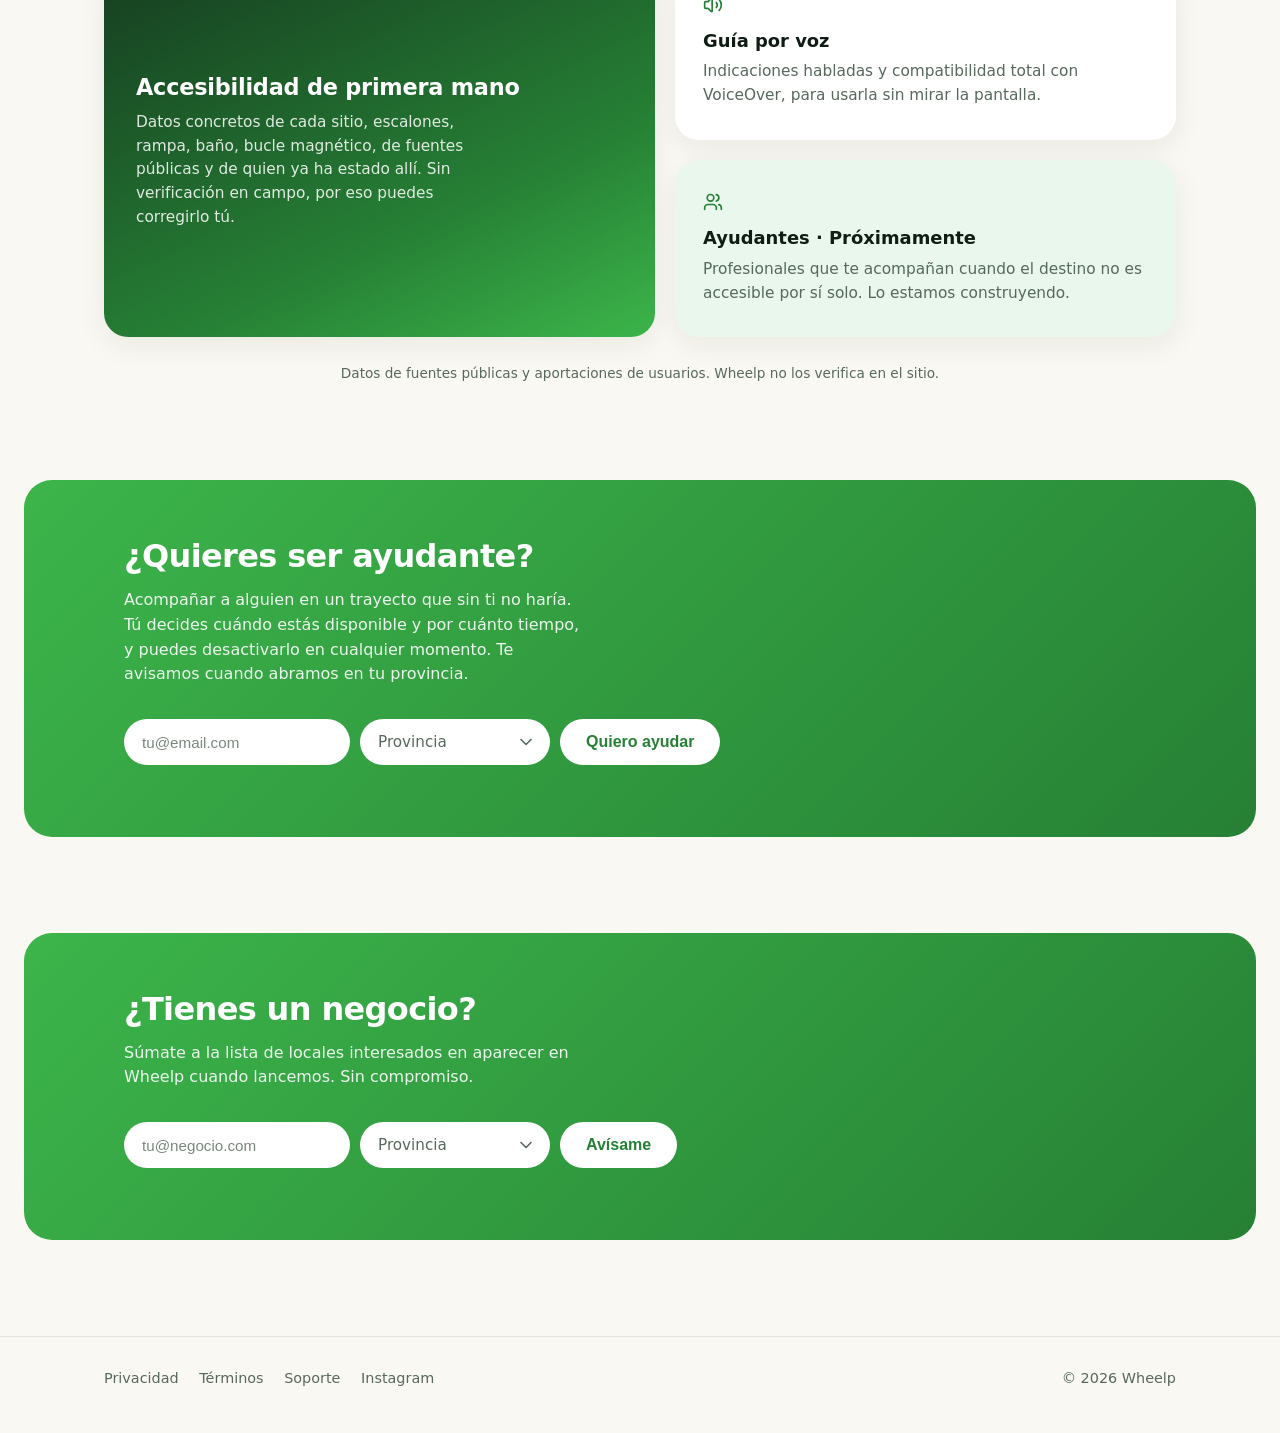
==== commit 37e4c366: "Versionar la URL del CSS para que los cambios se vean GitHub Pages sirve los assets con caché larga," ====
--- a/index.html
+++ b/index.html
@@ -7,7 +7,7 @@
   <meta name="description" content="Wheelp reúne información de accesibilidad de sitios reales para personas con discapacidad física, visual o auditiva. Próximamente en el App Store, en España.">
   <link rel="icon" href="img/favicon.png">
   <link rel="apple-touch-icon" href="img/apple-touch-icon.png">
-  <link rel="stylesheet" href="css/style.css">
+  <link rel="stylesheet" href="css/style.css?v=20260901">
 </head>
 <body>
   <header class="site">
--- a/css/style.css
+++ b/css/style.css
@@ -211,10 +211,12 @@
   display: flex;
   gap: 10px;
   flex-wrap: wrap;
-  max-width: 480px;
+  /* 480px daba para email + botón; con el selector de provincia el botón caía
+     a la línea siguiente. */
+  max-width: 620px;
 }
 .waitlist input[type="email"] {
-  flex: 1 1 240px;
+  flex: 1 1 200px;
   padding: 14px 18px;
   border: 1px solid var(--line);
   border-radius: var(--r-pill);
@@ -224,14 +226,34 @@
 }
 .waitlist input[type="email"]::placeholder { color: var(--ink-soft); opacity: 0.8; }
 .waitlist select.provincia {
-  flex: 1 1 150px;
-  padding: 14px 18px;
+  /* Mismo padding, tipo y borde que el input de email: la única forma de que
+     los dos campos midan exactamente lo mismo de alto es que compartan la
+     caja, no aproximarla a ojo. */
+  flex: 0 1 190px;
+  padding: 14px 44px 14px 18px;   /* hueco a la derecha para la flecha */
   border: 1px solid var(--line);
   border-radius: var(--r-pill);
   font-size: 1rem;
-  background: var(--surface);
+  font-family: inherit;
+  line-height: normal;
+  background-color: var(--surface);
   color: var(--ink);
   cursor: pointer;
+  /* Sin esto el navegador impone su propio aspecto de select y se come el
+     border-radius: es lo que hacía que la caja saliera cuadrada al lado de un
+     campo con forma de píldora. */
+  -webkit-appearance: none;
+  appearance: none;
+  background-image: url("data:image/svg+xml,%3Csvg xmlns='http://www.w3.org/2000/svg' width='12' height='8' viewBox='0 0 12 8' fill='none'%3E%3Cpath d='M1 1.5 6 6.5l5-5' stroke='%2357685c' stroke-width='1.6' stroke-linecap='round' stroke-linejoin='round'/%3E%3C/svg%3E");
+  background-repeat: no-repeat;
+  background-position: right 18px center;
+}
+/* La flecha va en un SVG incrustado, así que no hereda el color: en oscuro hay
+   que cambiarla a mano o desaparece contra el fondo. */
+@media (prefers-color-scheme: dark) {
+  .waitlist select.provincia {
+    background-image: url("data:image/svg+xml,%3Csvg xmlns='http://www.w3.org/2000/svg' width='12' height='8' viewBox='0 0 12 8' fill='none'%3E%3Cpath d='M1 1.5 6 6.5l5-5' stroke='%239fb3a4' stroke-width='1.6' stroke-linecap='round' stroke-linejoin='round'/%3E%3C/svg%3E");
+  }
 }
 /* La opción "Provincia" es un marcador, no un valor: se distingue del texto
    real para que no parezca ya elegida. */
@@ -448,12 +470,27 @@
 }
 .business-strip h2 { color: white; margin-bottom: 6px; }
 .business-strip p { color: rgba(255, 255, 255, 0.9); margin: 0; max-width: 46ch; }
-.business-strip form { display: flex; gap: 10px; flex-wrap: wrap; max-width: 420px; }
+/* 420px daba para email + botón; con el selector de provincia hacen tres. */
+.business-strip form { display: flex; gap: 10px; flex-wrap: wrap; max-width: 600px; }
 .business-strip input[type="email"] {
-  flex: 1 1 200px;
+  flex: 1 1 150px;
   padding: 13px 18px;
   border: none;
   border-radius: var(--r-pill);
+  font-size: 0.95rem;
+}
+/* Esta franja achica sus campos respecto al formulario del hero, así que el
+   selector necesita su propia versión: si solo hereda la del hero mide 48 px
+   al lado de un email de 43 y se nota. La flecha y el fondo sí se heredan. */
+.business-strip select.provincia {
+  /* Un <select> no encoge por debajo de su opción más larga ("Santa Cruz de
+     Tenerife"), así que sin max-width ocupa 220 px y echa el botón a la línea
+     siguiente. Con el tope se recorta esa opción al mostrarla, que es un mal
+     mucho menor que un formulario descuadrado. */
+  flex: 0 1 190px;
+  max-width: 190px;
+  padding: 13px 44px 13px 18px;
+  border: none;
   font-size: 0.95rem;
 }
 .business-strip .pill-filled { background: white; color: #268035; }
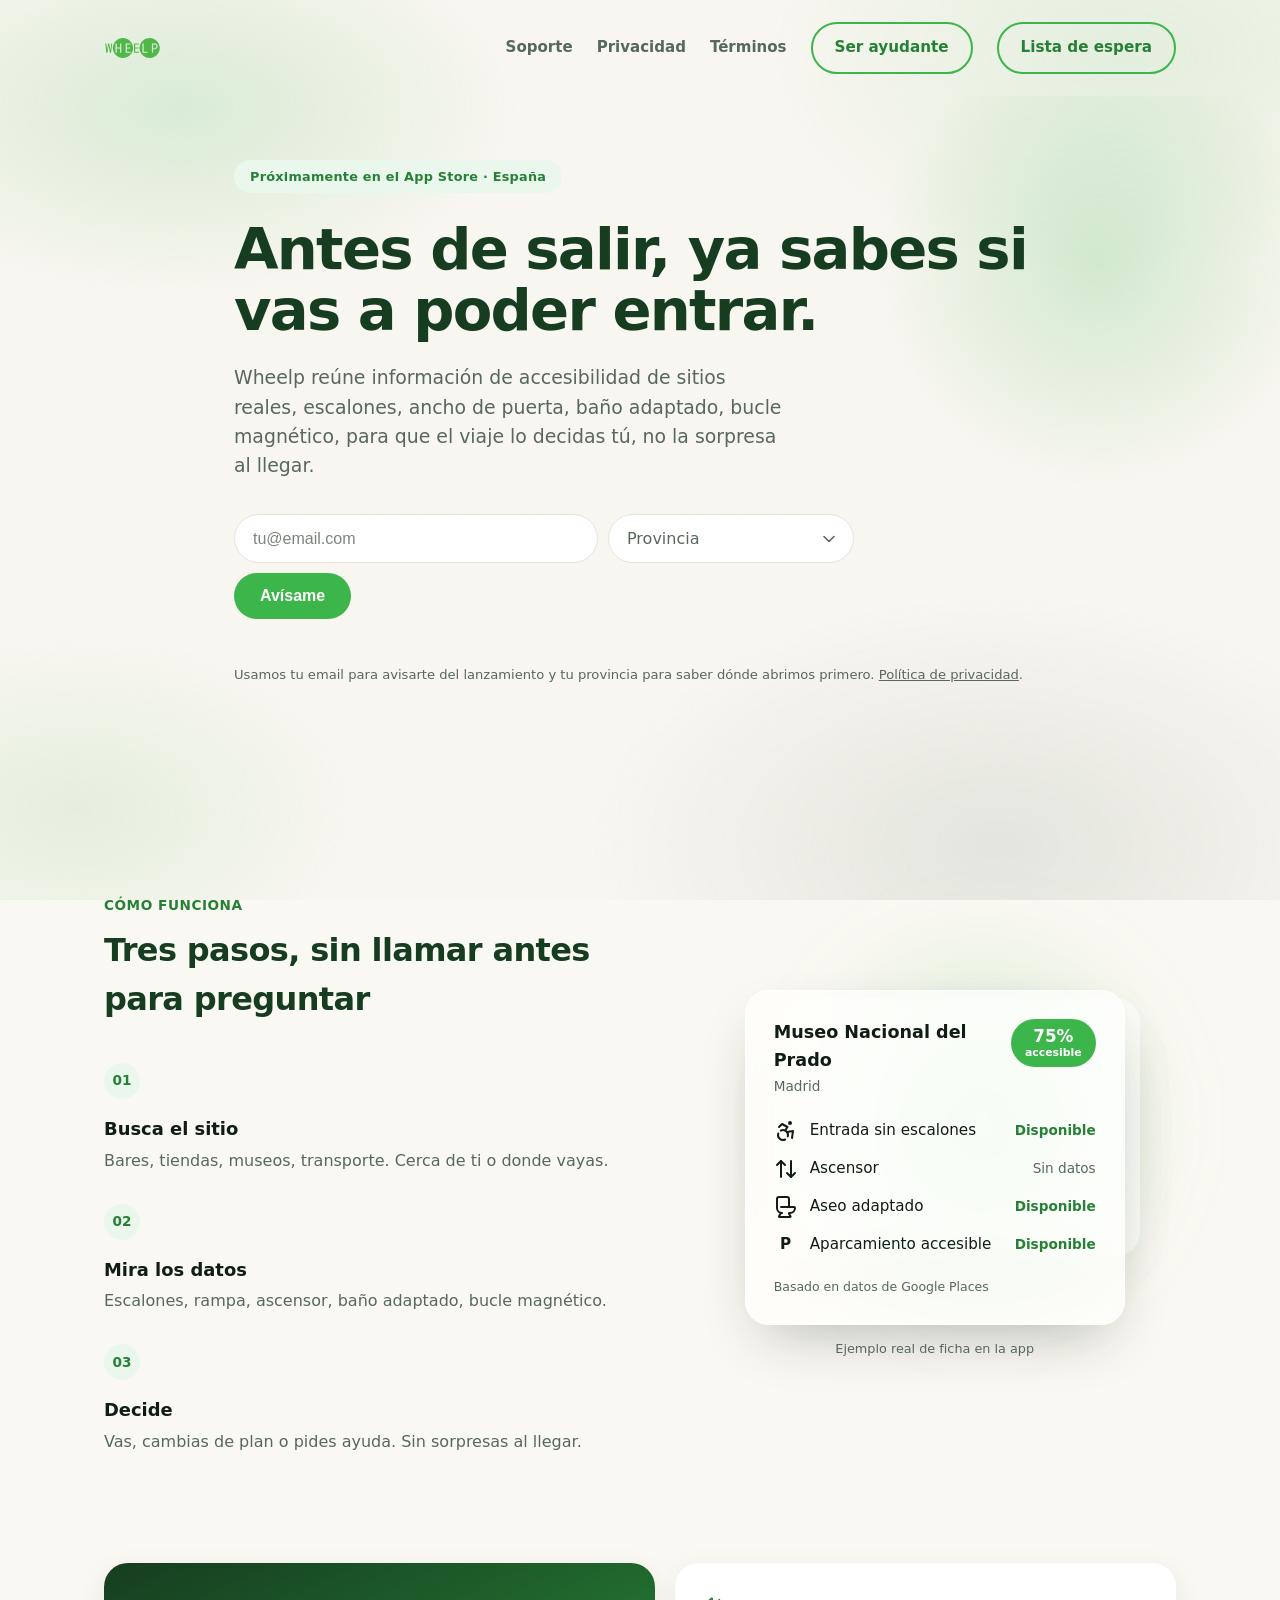
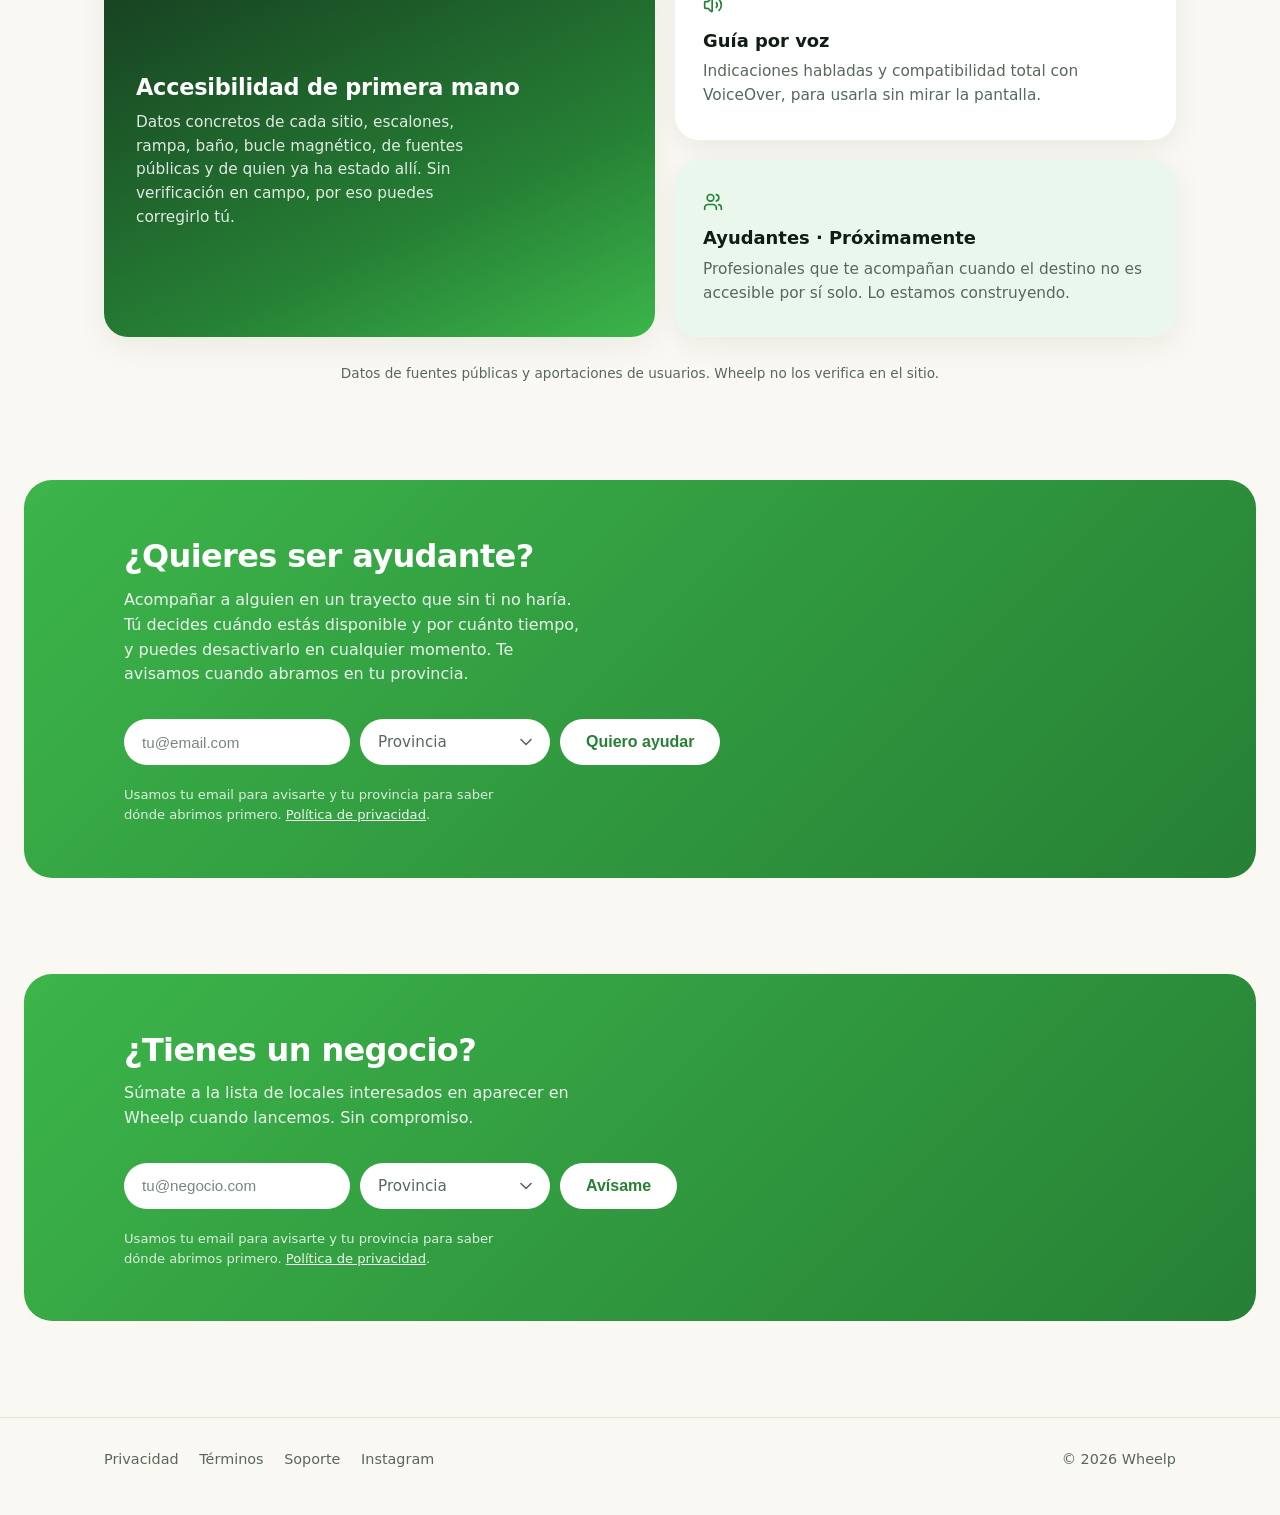
==== commit d618f0e2: "Decir que también pedimos la provincia, y renombrar el botón de cabecera El aviso bajo el campo de e" ====
--- a/index.html
+++ b/index.html
@@ -7,7 +7,7 @@
   <meta name="description" content="Wheelp reúne información de accesibilidad de sitios reales para personas con discapacidad física, visual o auditiva. Próximamente en el App Store, en España.">
   <link rel="icon" href="img/favicon.png">
   <link rel="apple-touch-icon" href="img/apple-touch-icon.png">
-  <link rel="stylesheet" href="css/style.css?v=20260901">
+  <link rel="stylesheet" href="css/style.css?v=20260901b">
 </head>
 <body>
   <header class="site">
@@ -18,7 +18,7 @@
         <a class="navlink" href="privacidad.html">Privacidad</a>
         <a class="navlink" href="terminos.html">Términos</a>
         <a class="pill pill-outline" href="#ayudantes">Ser ayudante</a>
-        <a class="pill pill-outline" href="#waitlist">Entrar en la lista</a>
+        <a class="pill pill-outline" href="#waitlist">Lista de espera</a>
       </nav>
     </div>
   </header>
@@ -44,7 +44,7 @@
             <button type="submit" class="pill">Avísame</button>
           </form>
           <p id="waitlist-note" class="form-note" role="status" aria-live="polite"></p>
-          <p class="privacy-note">Solo usamos tu email para avisarte del lanzamiento. <a href="privacidad.html">Política de privacidad</a>.</p>
+          <p class="privacy-note">Usamos tu email para avisarte del lanzamiento y tu provincia para saber dónde abrimos primero. <a href="privacidad.html">Política de privacidad</a>.</p>
         </div>
       </div>
     </section>
@@ -153,6 +153,7 @@
             <button type="submit" class="pill pill-filled">Quiero ayudar</button>
           </form>
           <p id="helper-note" class="form-note" role="status" aria-live="polite"></p>
+          <p class="privacy-note">Usamos tu email para avisarte y tu provincia para saber dónde abrimos primero. <a href="privacidad.html">Política de privacidad</a>.</p>
         </div>
       </div>
     </section>
@@ -174,6 +175,7 @@
             <button type="submit" class="pill pill-filled">Avísame</button>
           </form>
           <p id="business-note" class="form-note" role="status" aria-live="polite"></p>
+          <p class="privacy-note">Usamos tu email para avisarte y tu provincia para saber dónde abrimos primero. <a href="privacidad.html">Política de privacidad</a>.</p>
         </div>
       </div>
     </section>
--- a/css/style.css
+++ b/css/style.css
@@ -496,6 +496,9 @@
 .business-strip .pill-filled { background: white; color: #268035; }
 .business-strip .pill-filled:hover { background: #f3f7f1; }
 .business-strip .form-note { color: rgba(255, 255, 255, 0.88); }
+/* El aviso de privacidad usa --ink-soft, que sobre la franja verde no se lee. */
+.business-strip .privacy-note { color: rgba(255, 255, 255, 0.82); }
+.business-strip .privacy-note a { color: rgba(255, 255, 255, 0.92); }
 .business-strip .form-note.ok { color: white; }
 
 /* Footer */
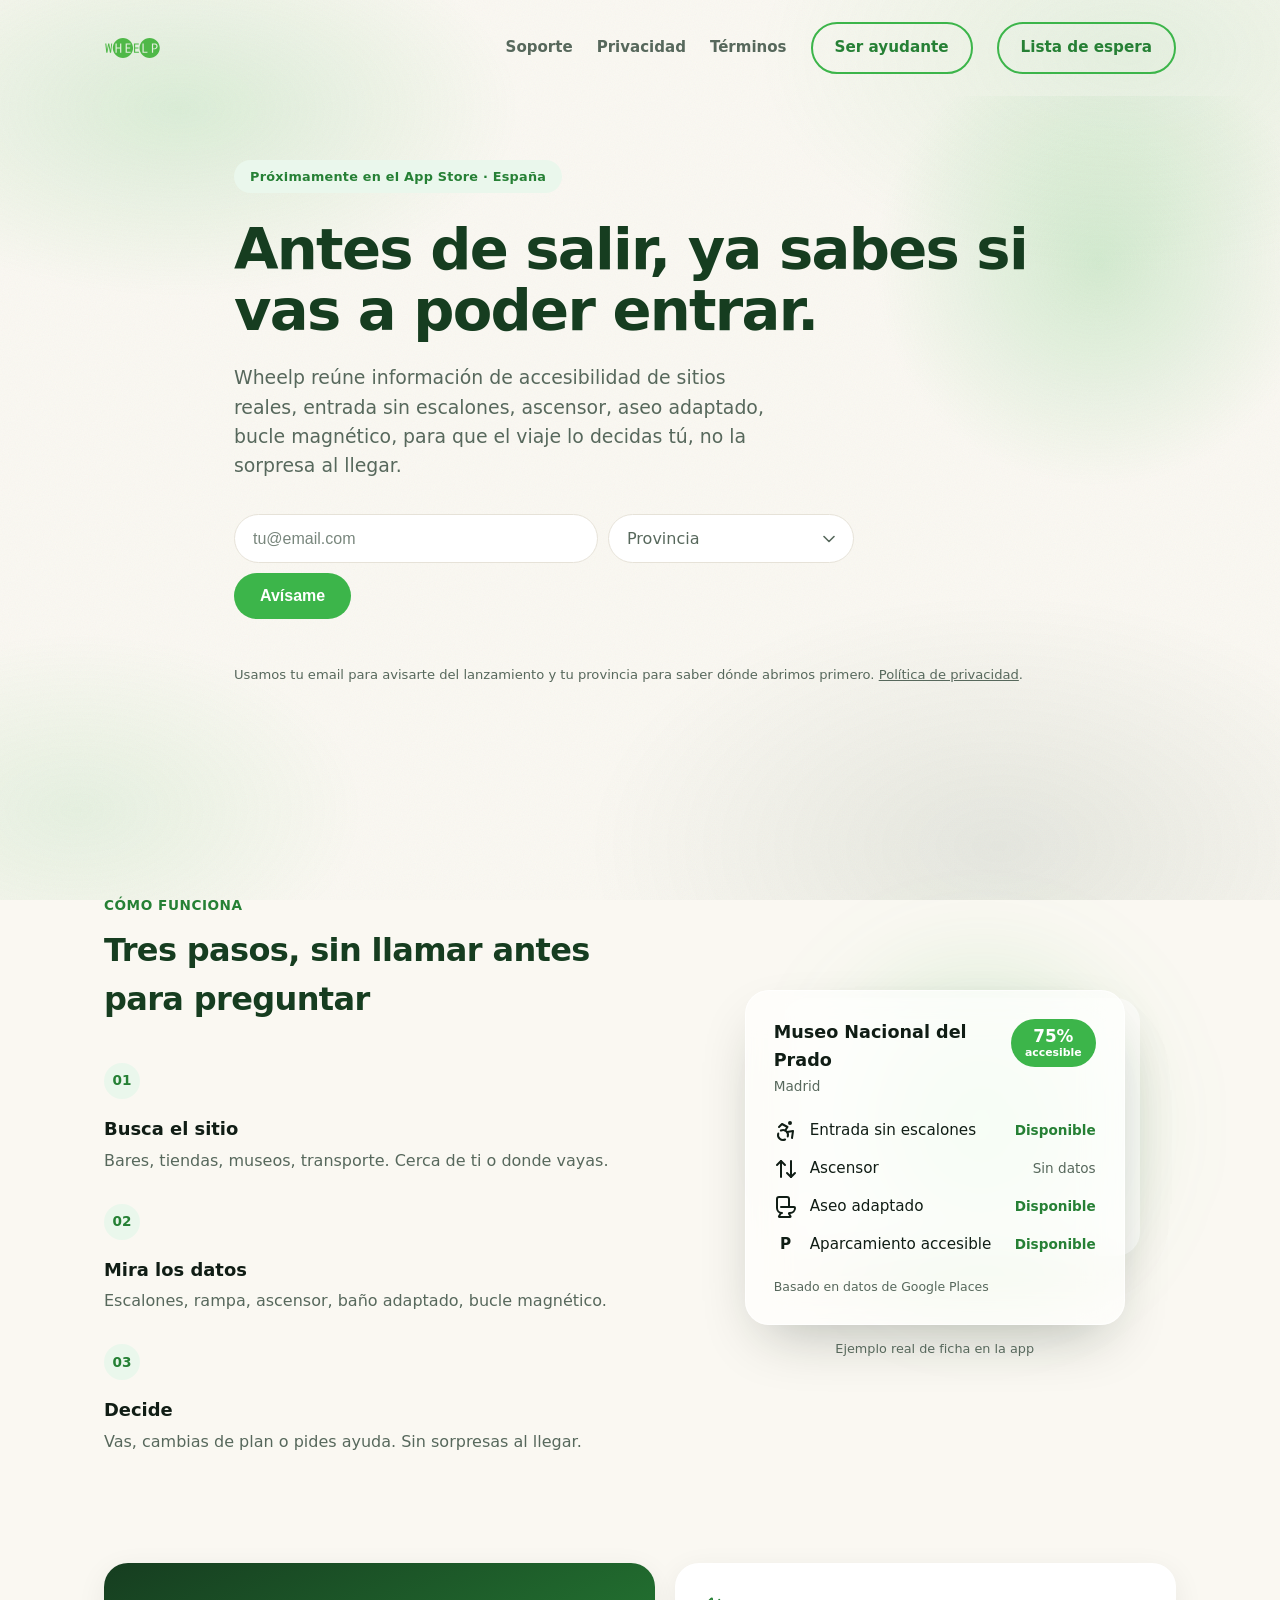
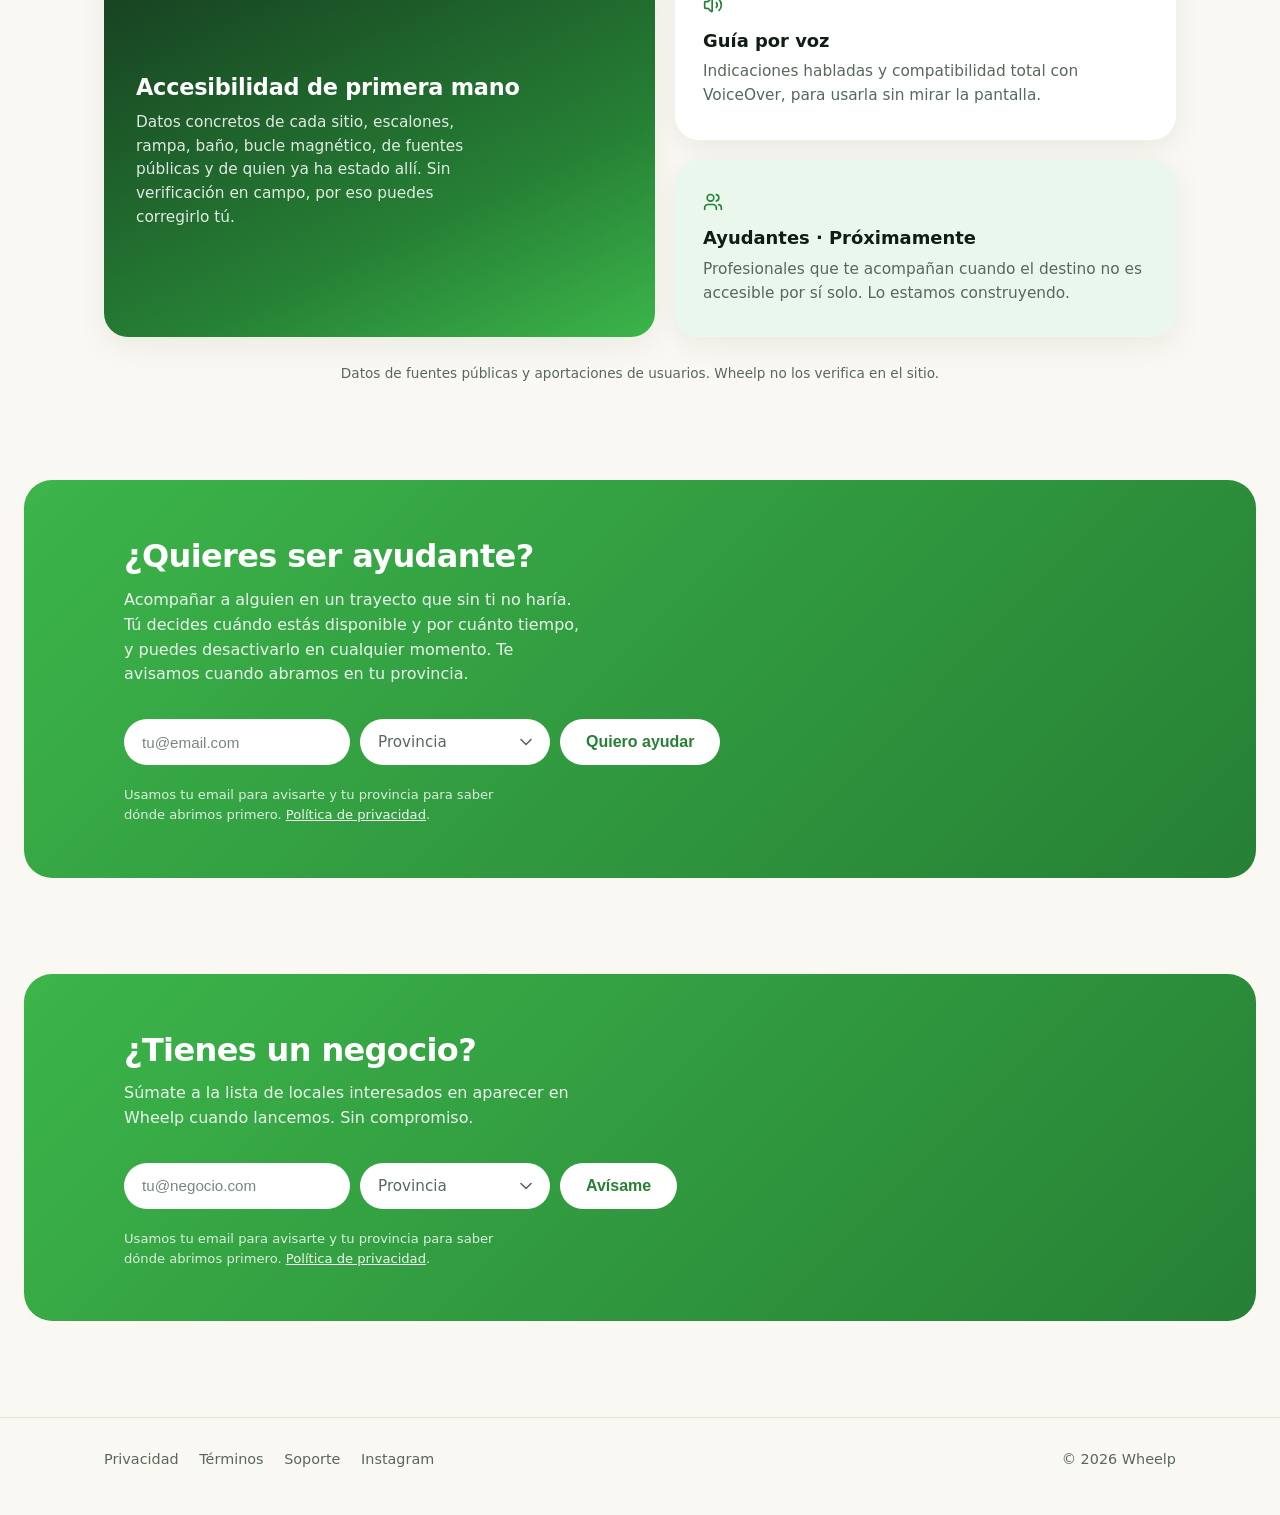
==== commit 3b09d950: "La web prometía un dato que la app no tiene: "ancho de puerta" Lo encontró wheelp-content-creator al" ====
--- a/index.html
+++ b/index.html
@@ -30,8 +30,8 @@
           <span class="badge">Próximamente en el App Store · España</span>
           <h1>Antes de salir, ya sabes si vas a poder entrar.</h1>
           <p class="lead">
-            Wheelp reúne información de accesibilidad de sitios reales, escalones, ancho de puerta,
-            baño adaptado, bucle magnético, para que el viaje lo decidas tú, no la sorpresa al llegar.
+            Wheelp reúne información de accesibilidad de sitios reales, entrada sin escalones, ascensor,
+            aseo adaptado, bucle magnético, para que el viaje lo decidas tú, no la sorpresa al llegar.
           </p>
 
           <form id="waitlist-form" class="waitlist" novalidate>
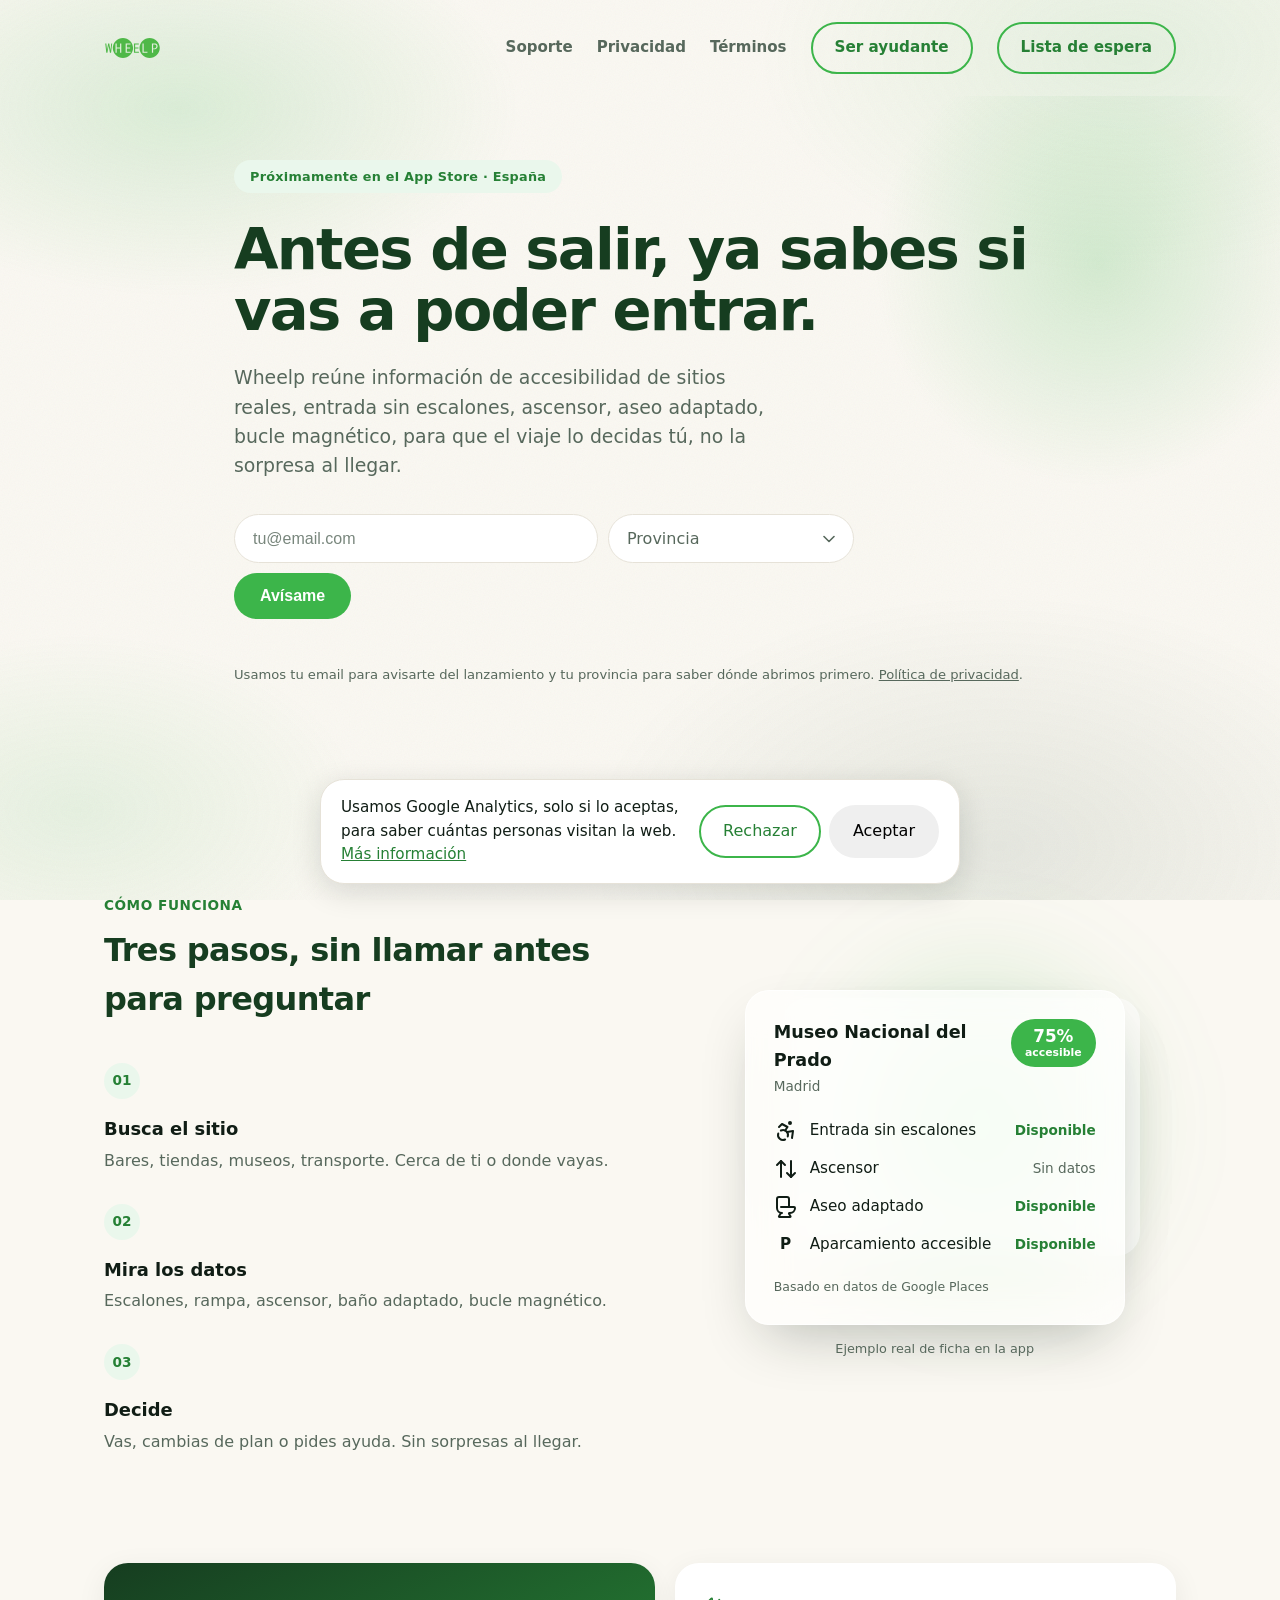
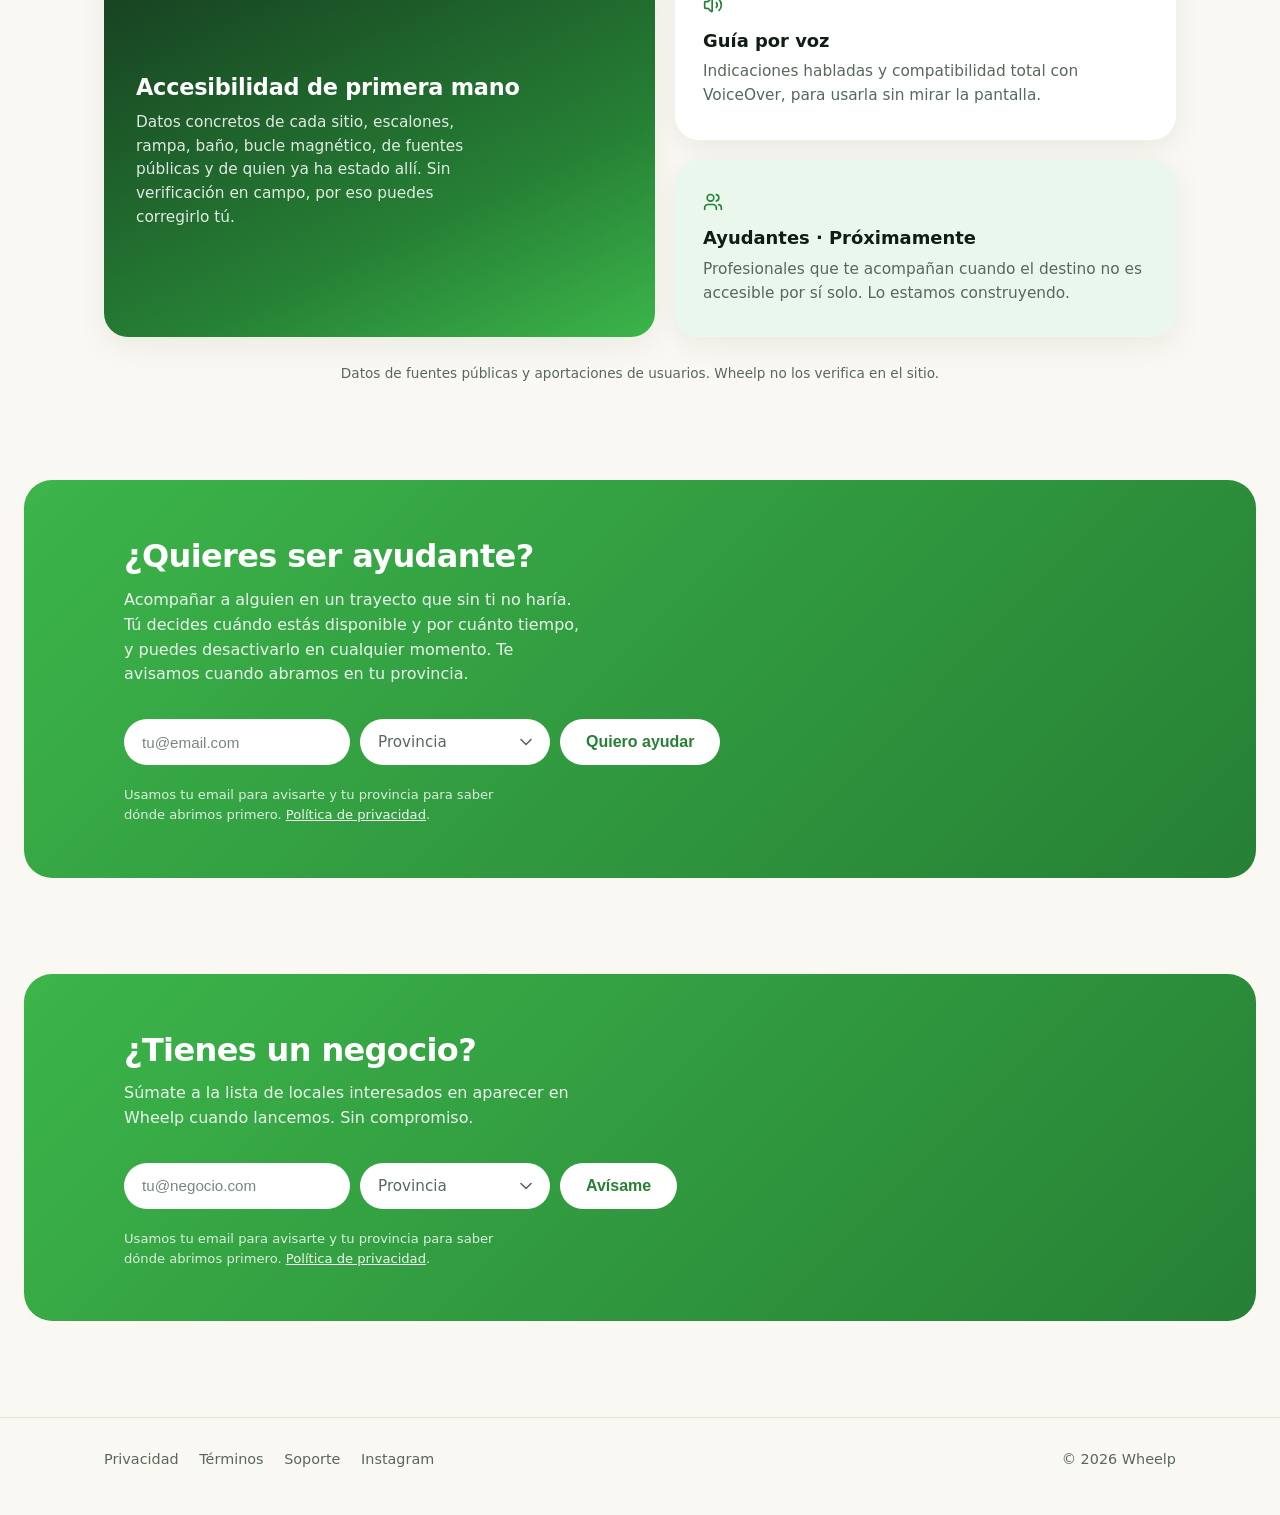
==== commit c719b427: "Google Analytics con banner de consentimiento y política de privacidad actualizada Co-Authored-By: C" ====
--- a/index.html
+++ b/index.html
@@ -3,7 +3,7 @@
 <head>
   <meta charset="utf-8">
   <meta name="viewport" content="width=device-width, initial-scale=1">
-  <title>Wheelp - Antes de salir, ya sabes si vas a poder entrar</title>
+  <title>Wheelp, app de accesibilidad de lugares reales - Antes de salir, ya sabes si vas a poder entrar</title>
   <meta name="description" content="Wheelp reúne información de accesibilidad de sitios reales para personas con discapacidad física, visual o auditiva. Próximamente en el App Store, en España.">
   <link rel="icon" href="img/favicon.png">
   <link rel="apple-touch-icon" href="img/apple-touch-icon.png">
@@ -296,5 +296,6 @@
       }, 2500);
     }
   </script>
+  <script src="js/consent.js"></script>
 </body>
 </html>
--- a/css/style.css
+++ b/css/style.css
@@ -520,4 +520,33 @@
 .legal h2 { margin-top: 42px; font-size: 1.3rem; color: var(--green-deep); }
 .legal p, .legal li { color: var(--ink); }
 .legal .updated { color: var(--ink-soft); font-size: 0.9rem; margin-bottom: 32px; }
+
+.error-page {
+  max-width: 460px;
+  margin: 0 auto;
+  text-align: center;
+  padding-top: 20px;
+  padding-bottom: 20px;
+}
+.error-icon {
+  flex: none;
+  width: 56px;
+  height: 56px;
+  margin: 0 auto 20px;
+  color: var(--green);
+}
+.error-page .lead { max-width: none; margin: 0 auto 24px; }
+.error-page .pill { margin-bottom: 20px; }
+.error-page .privacy-note { color: var(--ink-soft); }
 main.legal-main { padding: 58px 0 40px; }
+
+.consent {
+  position: fixed; left: 16px; right: 16px; bottom: 16px; z-index: 50;
+  max-width: 640px; margin: 0 auto; padding: 16px 20px;
+  display: flex; flex-wrap: wrap; gap: 12px 20px; align-items: center; justify-content: space-between;
+  background: var(--surface); border: 1px solid var(--line); border-radius: var(--r-card);
+  box-shadow: 0 8px 30px rgba(16, 29, 21, 0.14);
+}
+.consent p { margin: 0; flex: 1 1 260px; font-size: 0.95rem; color: var(--ink); }
+.consent div { display: flex; gap: 8px; }
+.consent button { cursor: pointer; font: inherit; }
